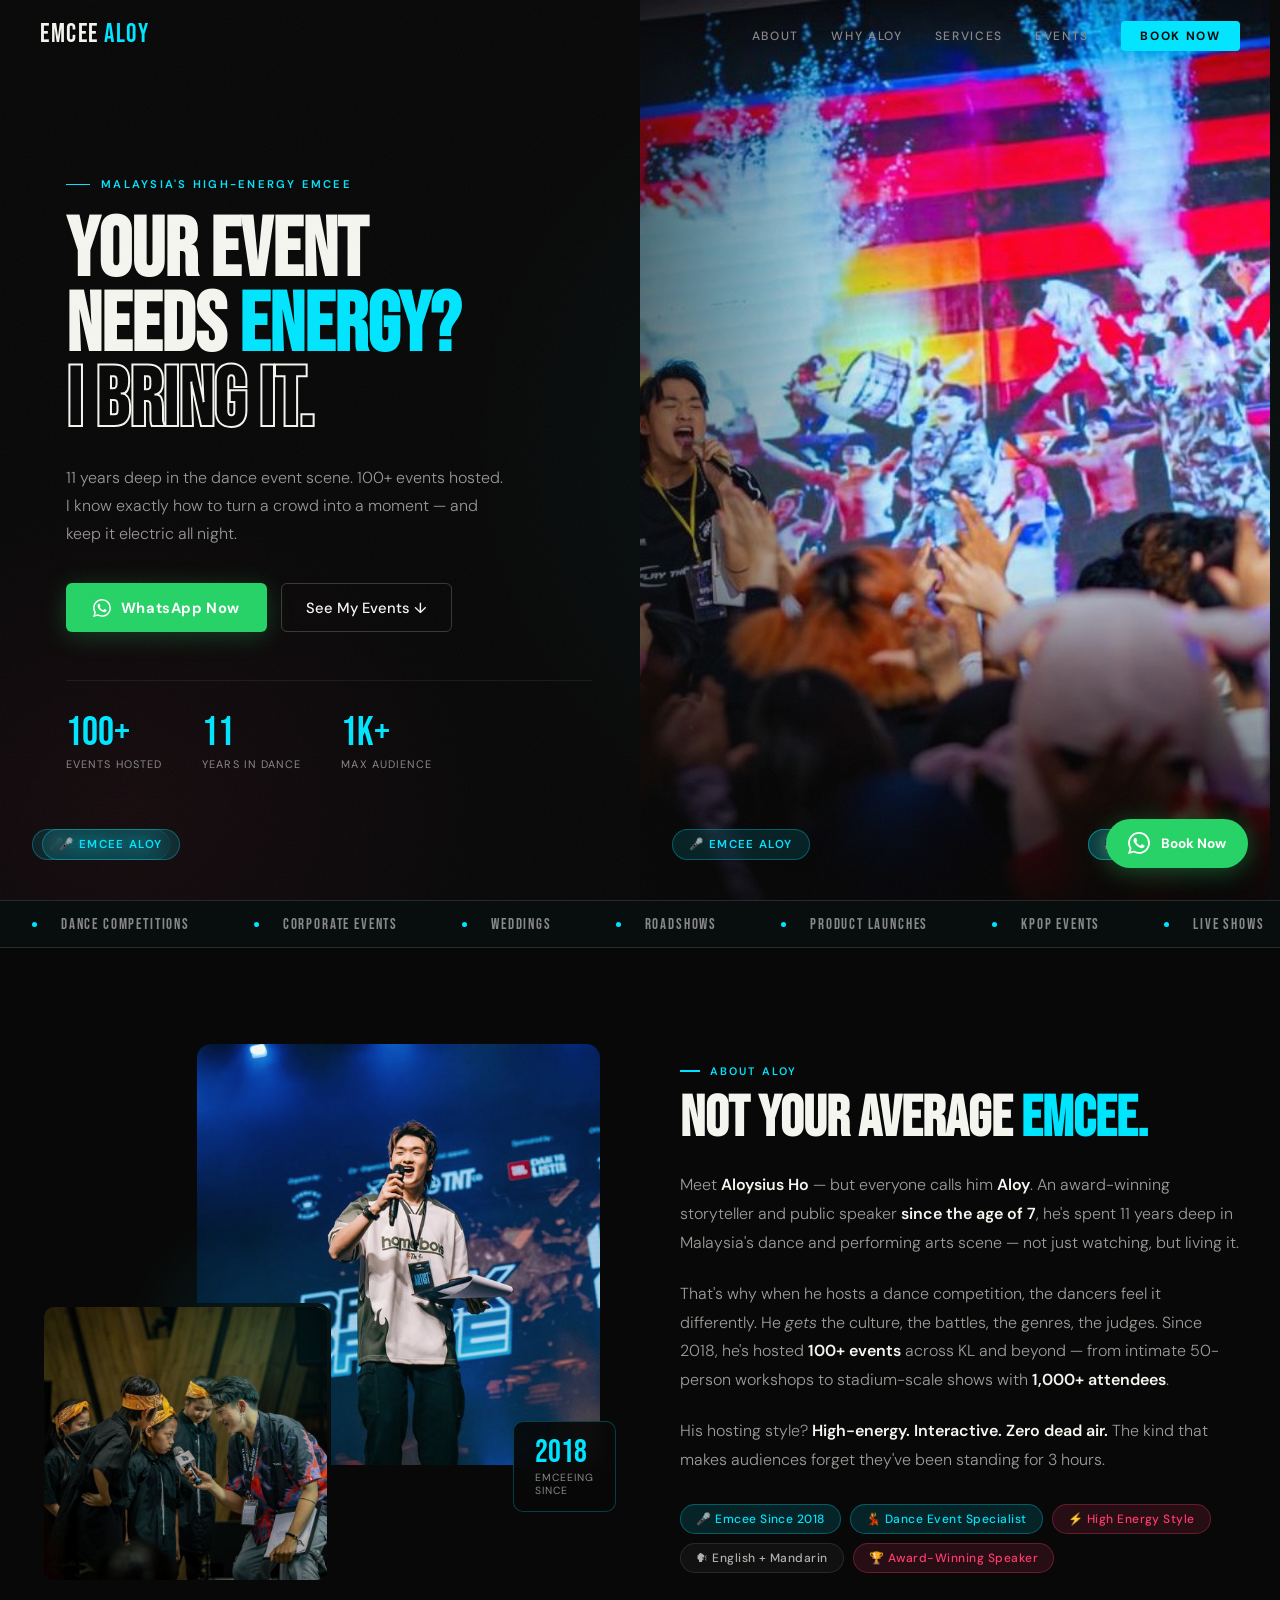
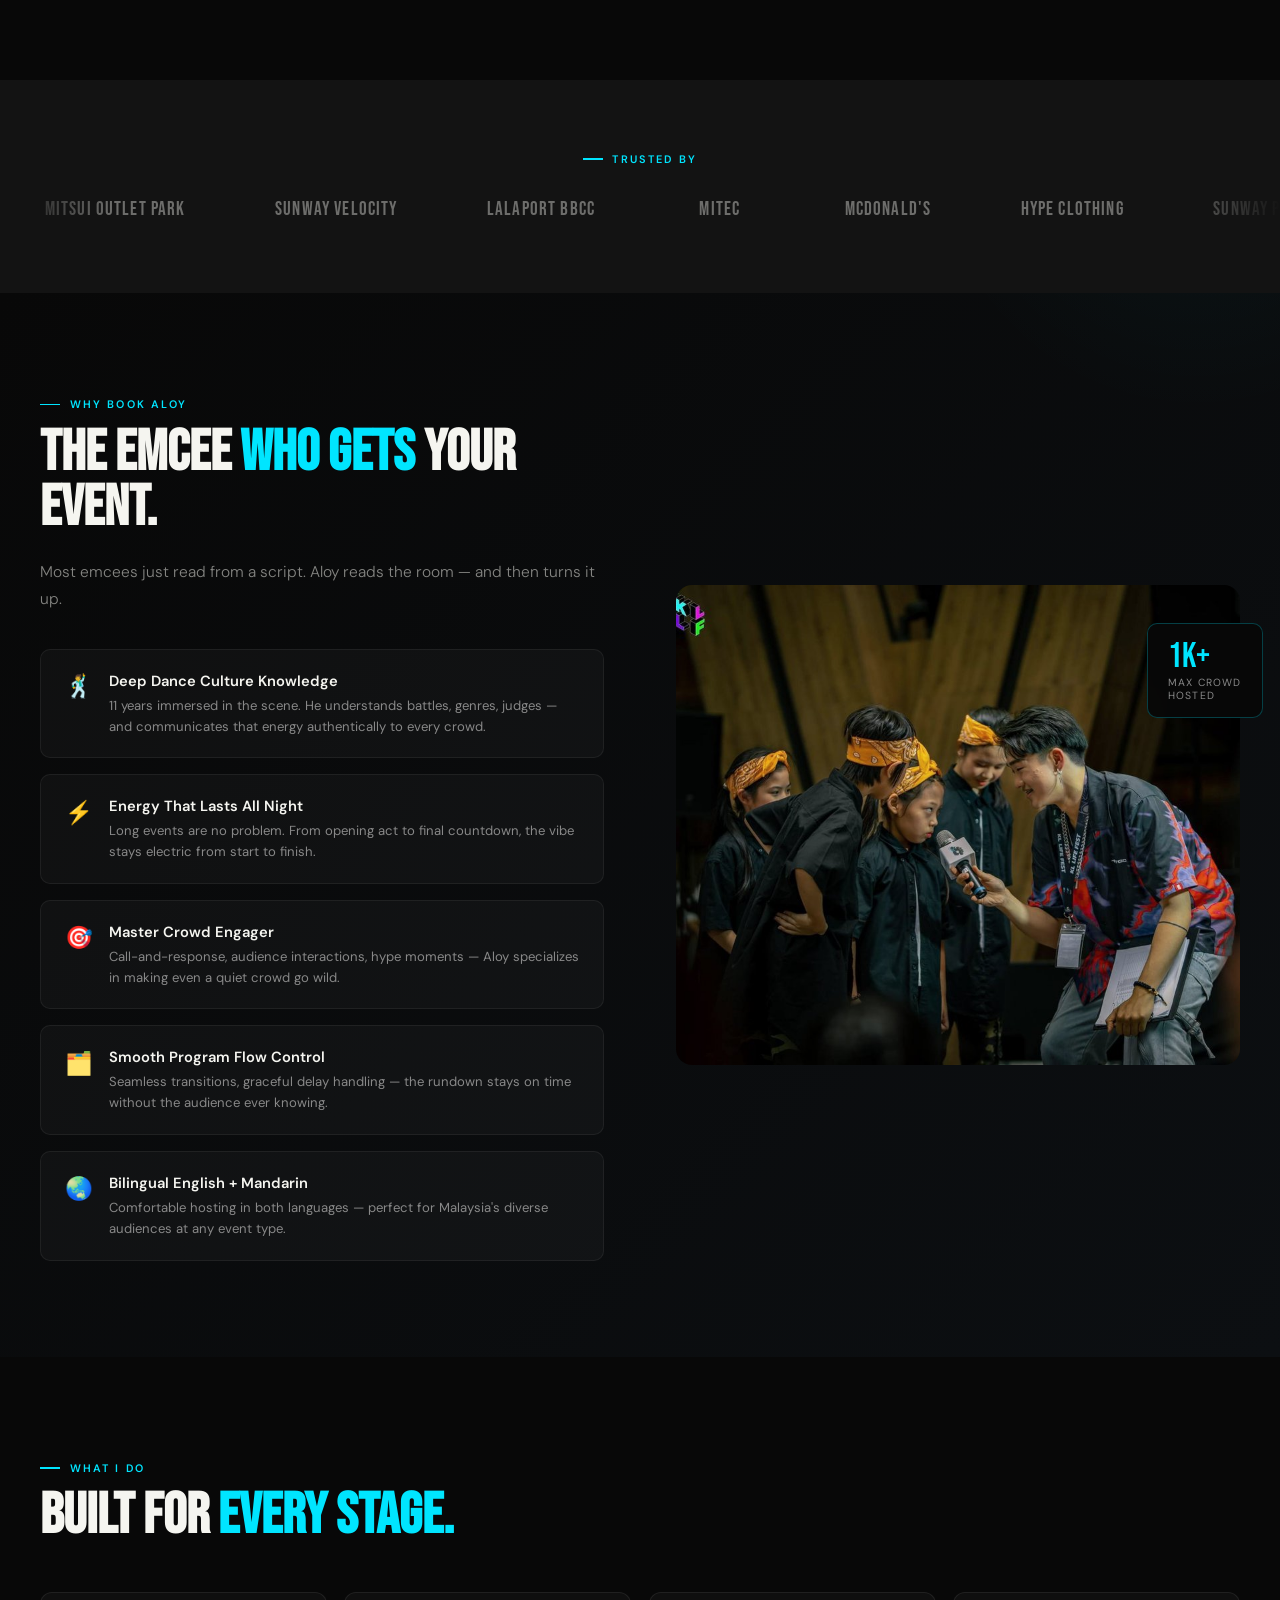
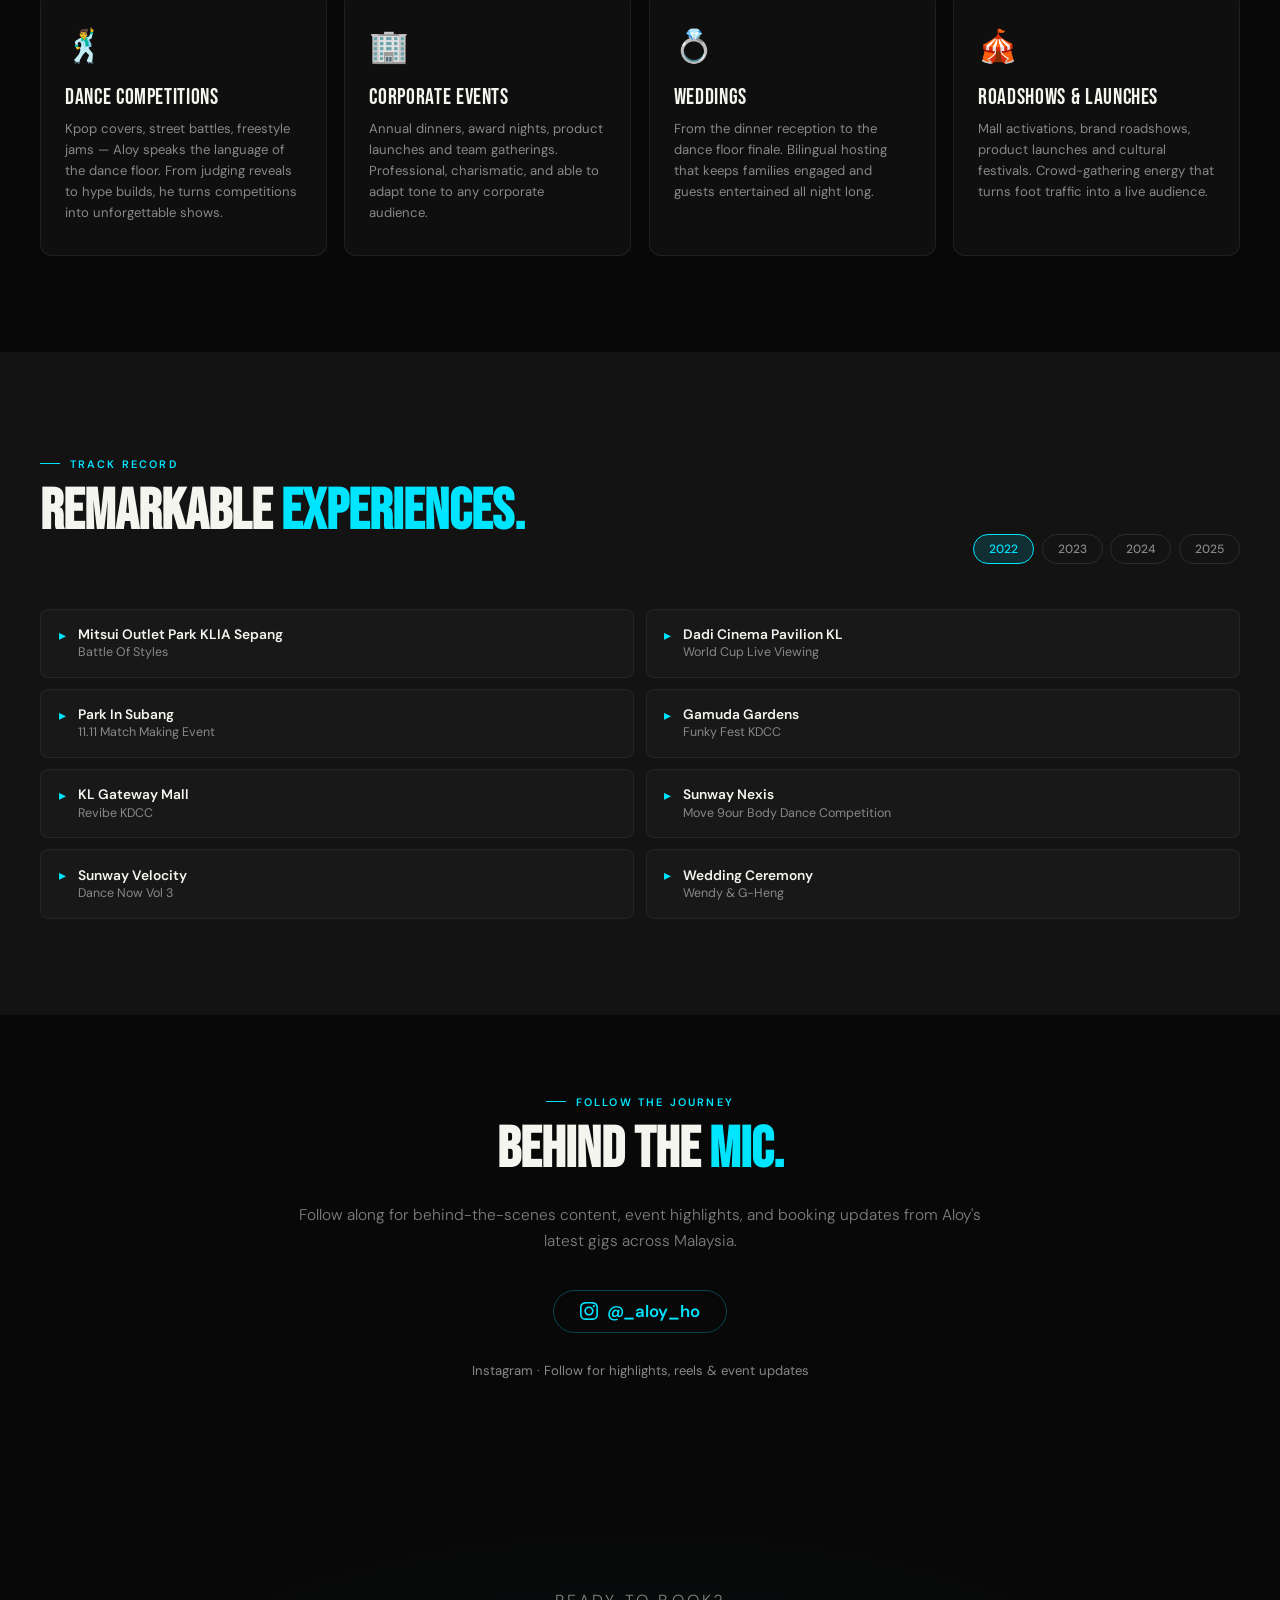
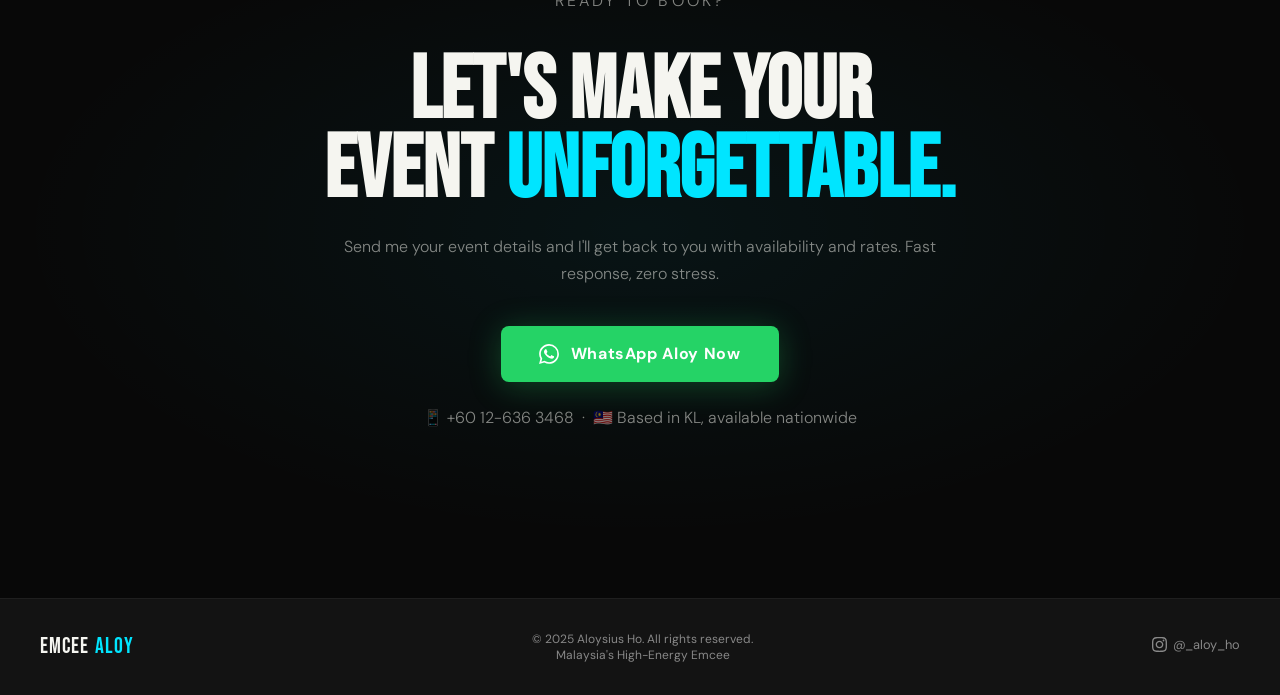
==== index.html @ a0a4aa93 "Add files via upload" ====
<!DOCTYPE html>
<html lang="en">
<head>
<meta charset="UTF-8">
<meta name="viewport" content="width=device-width, initial-scale=1.0">
<title>Emcee Aloy — Aloysius Ho | Malaysia's High-Energy Emcee</title>
<meta name="description" content="Freelance emcee specializing in dance events, corporate events & live shows. 100+ events hosted across Malaysia. Book Aloysius Ho (Aloy) now.">
<link rel="preconnect" href="https://fonts.googleapis.com">
<link rel="preconnect" href="https://fonts.gstatic.com" crossorigin>
<link href="https://fonts.googleapis.com/css2?family=Bebas+Neue&family=DM+Sans:ital,opsz,wght@0,9..40,300;0,9..40,400;0,9..40,500;0,9..40,700;1,9..40,400&display=swap" rel="stylesheet">
<style>
:root {
  --black:#080808; --white:#f5f5f0; --electric:#00e5ff;
  --electric-dim:rgba(0,229,255,.13); --electric-glow:rgba(0,229,255,.4);
  --accent2:#ff3c6e; --accent2-dim:rgba(255,60,110,.13);
  --grey:#131313; --mid-grey:#2a2a2a; --text-muted:#888;
  --font-d:"Bebas Neue",sans-serif; --font-b:"DM Sans",sans-serif;
  --wa:#25D366; --tr:.35s cubic-bezier(.4,0,.2,1);
}
*,*::before,*::after{box-sizing:border-box;margin:0;padding:0}
html{scroll-behavior:smooth;font-size:16px}
body{background:var(--black);color:var(--white);font-family:var(--font-b);overflow-x:hidden}
img{max-width:100%;display:block}
a{color:inherit;text-decoration:none}

/* NOISE */
body::before{content:"";position:fixed;inset:0;background-image:url("data:image/svg+xml,%3Csvg xmlns='http://www.w3.org/2000/svg' width='300' height='300'%3E%3Cfilter id='n'%3E%3CfeTurbulence type='fractalNoise' baseFrequency='.65' numOctaves='3' stitchTiles='stitch'/%3E%3C/filter%3E%3Crect width='300' height='300' filter='url(%23n)' opacity='.035'/%3E%3C/svg%3E");pointer-events:none;z-index:9999}

/* NAV */
nav{position:fixed;top:0;left:0;right:0;z-index:100;padding:1.2rem 2.5rem;display:flex;align-items:center;justify-content:space-between;transition:var(--tr)}
nav.scrolled{background:rgba(8,8,8,.96);backdrop-filter:blur(14px);border-bottom:1px solid rgba(0,229,255,.08)}
.nav-logo{font-family:var(--font-d);font-size:1.6rem;letter-spacing:.06em}
.nav-logo span{color:var(--electric)}
.nav-links{display:flex;gap:2rem;list-style:none}
.nav-links a{font-size:.75rem;letter-spacing:.14em;text-transform:uppercase;font-weight:500;color:var(--text-muted);transition:color var(--tr)}
.nav-links a:hover{color:var(--electric)}
.nav-cta{background:var(--electric)!important;color:var(--black)!important;padding:.45rem 1.2rem;border-radius:4px;font-weight:700!important;transition:all var(--tr)!important}
.nav-cta:hover{background:#fff!important;box-shadow:0 0 20px var(--electric-glow)}
.hamburger{display:none;flex-direction:column;gap:5px;cursor:pointer;padding:4px;z-index:101}
.hamburger span{display:block;width:24px;height:2px;background:var(--white);transition:var(--tr)}

/* ===================== HERO ===================== */
#hero{min-height:100svh;display:flex;align-items:center;overflow:hidden;position:relative;padding:0}
.hero-bg{position:absolute;inset:0;background:radial-gradient(ellipse 55% 70% at 75% 50%,rgba(0,229,255,.07) 0%,transparent 70%),radial-gradient(ellipse 40% 50% at 10% 90%,rgba(255,60,110,.06) 0%,transparent 70%),var(--black)}
.hero-bg::after{content:"";position:absolute;inset:0;background:repeating-linear-gradient(0deg,transparent,transparent 2px,rgba(0,0,0,.04) 2px,rgba(0,0,0,.04) 4px);pointer-events:none}

.hero-inner{position:relative;z-index:2;max-width:1260px;margin:0 auto;width:100%;display:grid;grid-template-columns:1fr 1fr;min-height:100svh;align-items:stretch}

/* LEFT PANEL */
.hero-left{display:flex;flex-direction:column;justify-content:center;padding:7rem 3rem 4rem 3.5rem;gap:0}
.hero-eyebrow{display:inline-flex;align-items:center;gap:.7rem;font-size:.7rem;letter-spacing:.2em;text-transform:uppercase;color:var(--electric);font-weight:600;margin-bottom:1.4rem}
.hero-eyebrow::before{content:"";width:24px;height:1.5px;background:var(--electric)}
.hero-headline{font-family:var(--font-d);font-size:clamp(3.8rem,6.5vw,6rem);line-height:.9;text-transform:uppercase;margin-bottom:1.6rem}
.hero-headline .accent{color:var(--electric)}
.hero-headline .stroke{-webkit-text-stroke:2px var(--white);color:transparent}
.hero-sub{font-size:1rem;color:rgba(245,245,240,.6);line-height:1.75;max-width:440px;margin-bottom:2.2rem;font-weight:300}
.hero-ctas{display:flex;gap:.9rem;flex-wrap:wrap;margin-bottom:3rem}
.btn-wa{display:inline-flex;align-items:center;gap:.6rem;background:var(--wa);color:#fff;padding:.85rem 1.7rem;border-radius:6px;font-weight:700;font-size:.92rem;letter-spacing:.04em;transition:all var(--tr);box-shadow:0 4px 24px rgba(37,211,102,.25)}
.btn-wa:hover{transform:translateY(-2px);box-shadow:0 8px 32px rgba(37,211,102,.45)}
.btn-ghost{display:inline-flex;align-items:center;gap:.5rem;border:1.5px solid rgba(245,245,240,.2);color:var(--white);padding:.85rem 1.5rem;border-radius:6px;font-weight:500;font-size:.92rem;transition:all var(--tr)}
.btn-ghost:hover{border-color:var(--electric);color:var(--electric)}
.hero-stats{display:flex;gap:2.5rem;padding-top:2rem;border-top:1px solid rgba(255,255,255,.07)}
.stat-num{font-family:var(--font-d);font-size:2.5rem;color:var(--electric);line-height:1}
.stat-label{font-size:.68rem;text-transform:uppercase;letter-spacing:.1em;color:var(--text-muted);margin-top:.2rem}

/* RIGHT PANEL — photo card */
.hero-right{position:relative;display:flex;align-items:flex-end;overflow:hidden;background:var(--grey)}
.hero-photo{width:100%;height:100%;object-fit:cover;object-position:center center;display:block}
.hero-photo-overlay{position:absolute;inset:0;background:linear-gradient(to right,rgba(8,8,8,.55) 0%,transparent 40%),linear-gradient(to top,rgba(8,8,8,.7) 0%,transparent 40%)}
.hero-tag-strip{position:absolute;bottom:2.5rem;left:2rem;right:2rem;display:flex;align-items:center;justify-content:space-between;gap:1rem;flex-wrap:wrap}
.hero-tag-pill{background:rgba(0,229,255,.12);border:1px solid rgba(0,229,255,.3);color:var(--electric);padding:.45rem 1rem;border-radius:100px;font-size:.72rem;letter-spacing:.12em;text-transform:uppercase;font-weight:600;backdrop-filter:blur(8px)}
.hero-name-stamp{font-family:var(--font-d);font-size:3rem;line-height:.9;color:rgba(255,255,255,.08);pointer-events:none;position:absolute;top:50%;left:50%;transform:translate(-50%,-50%);white-space:nowrap;letter-spacing:.1em}

/* TICKER */
.ticker-wrap{overflow:hidden;border-top:1px solid var(--mid-grey);border-bottom:1px solid var(--mid-grey);padding:.85rem 0;background:rgba(0,229,255,.025)}
.ticker-track{display:flex;width:max-content;animation:ticker 28s linear infinite}
.ticker-item{display:inline-flex;align-items:center;gap:1.5rem;padding:0 2rem;font-family:var(--font-d);font-size:.95rem;letter-spacing:.12em;color:var(--text-muted);white-space:nowrap}
.ticker-item .dot{width:5px;height:5px;border-radius:50%;background:var(--electric);flex-shrink:0}
@keyframes ticker{0%{transform:translateX(0)}100%{transform:translateX(-50%)}}

/* COMMON SECTION */
section{padding:6rem 2.5rem}
.container{max-width:1200px;margin:0 auto;width:100%}
.section-label{display:inline-flex;align-items:center;gap:.6rem;font-size:.68rem;letter-spacing:.2em;text-transform:uppercase;color:var(--electric);font-weight:600;margin-bottom:.9rem}
.section-label::before{content:"";width:20px;height:1.5px;background:var(--electric)}
h2.st{font-family:var(--font-d);font-size:clamp(2.6rem,4.5vw,3.8rem);line-height:.95;text-transform:uppercase;margin-bottom:1.5rem}
h2.st span{color:var(--electric)}

/* FADE-IN */
.fi{opacity:0;transform:translateY(28px);transition:opacity .7s ease,transform .7s ease}
.fi.vis{opacity:1;transform:translateY(0)}

/* ===================== ABOUT ===================== */
#about{background:var(--black)}
.about-grid{display:grid;grid-template-columns:1fr 1fr;gap:5rem;align-items:center}

/* Photo composition */
.about-photos{position:relative;height:540px}
.ap-main{position:absolute;right:0;top:0;width:72%;height:78%;object-fit:cover;border-radius:14px;filter:grayscale(15%)}
.ap-accent{position:absolute;left:0;bottom:0;width:52%;height:52%;object-fit:cover;border-radius:14px;border:4px solid var(--black);filter:grayscale(10%)}
.ap-glow{position:absolute;bottom:20%;left:15%;width:50%;height:50%;background:radial-gradient(circle,rgba(0,229,255,.1) 0%,transparent 70%);pointer-events:none}
.ap-label{position:absolute;bottom:4.5rem;right:-1rem;background:rgba(8,8,8,.9);border:1px solid rgba(0,229,255,.25);backdrop-filter:blur(10px);padding:.9rem 1.3rem;border-radius:10px}
.ap-label .num{font-family:var(--font-d);font-size:2rem;color:var(--electric);line-height:1}
.ap-label .lbl{font-size:.65rem;text-transform:uppercase;letter-spacing:.1em;color:var(--text-muted);margin-top:.15rem}

.about-content p{color:rgba(245,245,240,.62);line-height:1.8;font-size:1rem;margin-bottom:1.4rem;font-weight:300}
.about-content p strong{color:var(--white);font-weight:600}
.pills{display:flex;flex-wrap:wrap;gap:.55rem;margin-top:1.8rem}
.pill{padding:.38rem .95rem;border-radius:100px;font-size:.75rem;font-weight:500;letter-spacing:.04em}
.pe{background:var(--electric-dim);border:1px solid rgba(0,229,255,.3);color:var(--electric)}
.pr{background:var(--accent2-dim);border:1px solid rgba(255,60,110,.3);color:var(--accent2)}
.pg{background:rgba(255,255,255,.04);border:1px solid rgba(255,255,255,.1);color:rgba(245,245,240,.7)}

/* CLIENTS */
#clients{padding:4.5rem 0;background:var(--grey);overflow:hidden}
#clients .inner-pad{padding:0 2.5rem;margin-bottom:2rem}
.logo-ticker-wrap{overflow:hidden;position:relative}
.logo-ticker-wrap::before,.logo-ticker-wrap::after{content:"";position:absolute;top:0;bottom:0;width:7rem;z-index:2;pointer-events:none}
.logo-ticker-wrap::before{left:0;background:linear-gradient(to right,var(--grey),transparent)}
.logo-ticker-wrap::after{right:0;background:linear-gradient(to left,var(--grey),transparent)}
.logo-track{display:flex;width:max-content;animation:ticker 35s linear infinite}
.logo-item{display:flex;align-items:center;justify-content:center;padding:0 2.8rem;min-width:160px;opacity:.4;transition:opacity var(--tr)}
.logo-item:hover{opacity:1}
.logo-text{font-family:var(--font-d);font-size:1.2rem;letter-spacing:.06em;color:var(--white);white-space:nowrap}

/* WHY */
#why{background:linear-gradient(135deg,#080808 0%,#0c0f12 100%);position:relative;overflow:hidden}
#why::before{content:"";position:absolute;top:-40%;right:-15%;width:550px;height:550px;background:radial-gradient(circle,rgba(0,229,255,.045) 0%,transparent 70%);pointer-events:none}
.why-grid{display:grid;grid-template-columns:1fr 1fr;gap:4.5rem;align-items:center}
.why-list{list-style:none;display:flex;flex-direction:column;gap:1rem}
.wi{display:flex;align-items:flex-start;gap:1rem;padding:1.3rem 1.5rem;background:rgba(255,255,255,.03);border:1px solid rgba(255,255,255,.06);border-radius:10px;transition:all var(--tr);opacity:0;transform:translateX(-18px)}
.wi.vis{opacity:1;transform:translateX(0)}
.wi:hover{border-color:rgba(0,229,255,.22);background:rgba(0,229,255,.04)}
.wi-icon{font-size:1.4rem;flex-shrink:0;margin-top:.1rem}
.wi h4{font-size:.92rem;font-weight:600;margin-bottom:.25rem}
.wi p{font-size:.82rem;color:var(--text-muted);line-height:1.6}
.why-visual{position:relative;height:480px}
.why-img{width:100%;height:100%;object-fit:cover;border-radius:16px;filter:grayscale(10%)}
.why-fc{position:absolute;top:8%;right:-4%;background:rgba(8,8,8,.95);border:1px solid rgba(0,229,255,.25);padding:.9rem 1.3rem;border-radius:10px;backdrop-filter:blur(10px)}
.why-fc .num{font-family:var(--font-d);font-size:2.2rem;color:var(--electric);line-height:1}
.why-fc .lbl{font-size:.65rem;text-transform:uppercase;letter-spacing:.1em;color:var(--text-muted);margin-top:.15rem}

/* SERVICES */
#services{background:var(--black)}
.svc-grid{display:grid;grid-template-columns:repeat(4,1fr);gap:1.1rem;margin-top:3rem}
.svc{background:rgba(255,255,255,.03);border:1px solid rgba(255,255,255,.07);border-radius:12px;padding:2rem 1.5rem;transition:all var(--tr);opacity:0;transform:translateY(18px)}
.svc.vis{opacity:1;transform:translateY(0)}
.svc:hover{border-color:var(--electric);background:var(--electric-dim);transform:translateY(-4px)}
.svc:hover .svc-icon{color:var(--electric)}
.svc-icon{font-size:2rem;margin-bottom:1.1rem;transition:color var(--tr)}
.svc-title{font-family:var(--font-d);font-size:1.35rem;text-transform:uppercase;margin-bottom:.55rem;letter-spacing:.03em}
.svc p{font-size:.82rem;color:var(--text-muted);line-height:1.6}

/* EVENTS */
#events{background:var(--grey)}
.events-hd{display:flex;justify-content:space-between;align-items:flex-end;margin-bottom:2.8rem;gap:2rem;flex-wrap:wrap}
.year-tabs{display:flex;gap:.45rem;flex-wrap:wrap}
.yt{background:none;border:1px solid rgba(255,255,255,.1);color:var(--text-muted);padding:.38rem .95rem;border-radius:100px;font-size:.75rem;font-weight:500;cursor:pointer;transition:all var(--tr);font-family:var(--font-b)}
.yt.active,.yt:hover{background:var(--electric-dim);border-color:var(--electric);color:var(--electric)}
.events-list{display:none}
.events-list.active{display:grid;grid-template-columns:1fr 1fr;gap:.7rem}
.ev{display:flex;align-items:flex-start;gap:.75rem;padding:.95rem 1.1rem;border-radius:8px;background:rgba(255,255,255,.025);border:1px solid rgba(255,255,255,.05);transition:all var(--tr);font-size:.86rem;line-height:1.4}
.ev:hover{background:rgba(0,229,255,.04);border-color:rgba(0,229,255,.18)}
.ev::before{content:"▸";color:var(--electric);flex-shrink:0;margin-top:.05rem}
.ev-venue{font-weight:600;color:var(--white)}
.ev-name{color:var(--text-muted);font-size:.78rem}

/* INSTAGRAM */
#instagram{background:var(--black);text-align:center;padding:5rem 2.5rem}
.ig-handle{display:inline-flex;align-items:center;gap:.6rem;font-size:1.05rem;font-weight:600;color:var(--electric);border:1.5px solid rgba(0,229,255,.28);padding:.6rem 1.6rem;border-radius:100px;transition:all var(--tr);margin-top:1rem}
.ig-handle:hover{background:var(--electric-dim);transform:translateY(-2px)}
.ig-note{margin-top:1.8rem;font-size:.82rem;color:var(--text-muted)}

/* CTA */
#cta{position:relative;padding:8rem 2.5rem;text-align:center;overflow:hidden;background:var(--black)}
#cta::before{content:"";position:absolute;inset:0;background:radial-gradient(ellipse 70% 60% at 50% 50%,rgba(0,229,255,.055) 0%,transparent 70%)}
.cta-inner{position:relative;z-index:2;max-width:660px;margin:0 auto}
.cta-eye{font-size:.72rem;letter-spacing:.2em;text-transform:uppercase;color:var(--electric);font-weight:600;margin-bottom:1.1rem}
#cta h2{font-family:var(--font-d);font-size:clamp(3rem,7vw,5.5rem);text-transform:uppercase;line-height:.9;margin-bottom:1.4rem}
#cta h2 span{color:var(--electric)}
#cta p{color:rgba(245,245,240,.52);font-size:1rem;line-height:1.7;font-weight:300;margin-bottom:2.4rem}
.cta-btns{display:flex;gap:1rem;justify-content:center;flex-wrap:wrap}
.btn-wa-lg{display:inline-flex;align-items:center;gap:.7rem;background:var(--wa);color:#fff;padding:1.1rem 2.4rem;border-radius:8px;font-weight:700;font-size:1rem;letter-spacing:.04em;transition:all var(--tr);box-shadow:0 4px 32px rgba(37,211,102,.28)}
.btn-wa-lg:hover{transform:translateY(-3px);box-shadow:0 8px 40px rgba(37,211,102,.5)}
.cta-sub{margin-top:1.4rem;font-size:.75rem;color:var(--text-muted)}

/* FOOTER */
footer{background:var(--grey);padding:2rem 2.5rem;border-top:1px solid rgba(255,255,255,.05);display:flex;align-items:center;justify-content:space-between;gap:1.5rem;flex-wrap:wrap}
.footer-logo{font-family:var(--font-d);font-size:1.4rem;letter-spacing:.05em}
.footer-logo span{color:var(--electric)}
.footer-copy{font-size:.75rem;color:var(--text-muted);text-align:center}
.footer-ig a{display:inline-flex;align-items:center;gap:.4rem;font-size:.8rem;color:var(--text-muted);transition:color var(--tr)}
.footer-ig a:hover{color:var(--electric)}

/* FLOATING WA */
.wa-float{position:fixed;bottom:2rem;right:2rem;z-index:200;display:flex;align-items:center;gap:.65rem;background:var(--wa);color:#fff;padding:.85rem 1.4rem;border-radius:50px;font-weight:700;font-size:.85rem;box-shadow:0 4px 24px rgba(37,211,102,.35);transition:all var(--tr);animation:wa-pulse 2.5s ease-in-out infinite}
.wa-float:hover{transform:scale(1.05) translateY(-2px);box-shadow:0 8px 32px rgba(37,211,102,.55);animation:none}
@keyframes wa-pulse{0%,100%{box-shadow:0 4px 24px rgba(37,211,102,.35)}50%{box-shadow:0 4px 36px rgba(37,211,102,.6)}}

/* MOBILE */
@media(max-width:960px){
  nav{padding:1rem 1.2rem}
  .nav-links{display:none}
  .nav-links.open{display:flex;flex-direction:column;position:fixed;top:0;left:0;right:0;bottom:0;background:rgba(8,8,8,.98);align-items:center;justify-content:center;gap:2.5rem;z-index:99}
  .nav-links.open a{font-size:1.2rem}
  .hamburger{display:flex}
  .hero-inner{grid-template-columns:1fr;min-height:auto}
  .hero-right{height:60vw;min-height:300px}
  .hero-left{padding:6rem 1.5rem 3rem}
  .hero-stats{gap:1.5rem}
  .about-grid{grid-template-columns:1fr;gap:3rem}
  .about-photos{height:300px}
  .why-grid{grid-template-columns:1fr}
  .why-visual{display:none}
  .svc-grid{grid-template-columns:1fr 1fr}
  .events-list.active{grid-template-columns:1fr}
  .wa-float .wa-text{display:none}
  .wa-float{padding:.9rem;border-radius:50%}
  footer{flex-direction:column;text-align:center}
  section{padding:4rem 1.2rem}
}
@media(max-width:580px){
  .svc-grid{grid-template-columns:1fr}
  .events-hd{flex-direction:column;align-items:flex-start}
  .hero-stats{flex-wrap:wrap;gap:1.2rem}
}
</style>
</head>
<body>

<!-- NAV -->
<nav id="navbar">
  <div class="nav-logo">EMCEE <span>ALOY</span></div>
  <ul class="nav-links" id="navLinks">
    <li><a href="#about">About</a></li>
    <li><a href="#why">Why Aloy</a></li>
    <li><a href="#services">Services</a></li>
    <li><a href="#events">Events</a></li>
    <li><a href="#cta" class="nav-cta">Book Now</a></li>
  </ul>
  <div class="hamburger" id="hamburger" onclick="toggleMenu()">
    <span></span><span></span><span></span>
  </div>
</nav>

<!-- ==================== HERO ==================== -->
<section id="hero">
  <div class="hero-bg"></div>
  <div class="hero-inner">

    <!-- LEFT: copy -->
    <div class="hero-left">
      <div class="hero-eyebrow">Malaysia's High-Energy Emcee</div>
      <h1 class="hero-headline">
        Your Event<br>Needs <span class="accent">Energy?</span><br>
        <span class="stroke">I Bring It.</span>
      </h1>
      <p class="hero-sub">11 years deep in the dance event scene. 100+ events hosted. I know exactly how to turn a crowd into a moment — and keep it electric all night.</p>
      <div class="hero-ctas">
        <a href="https://wa.me/60126363468?text=Hi%2C%20I%20would%20like%20to%20know%20more%20about%20your%20emcee%20rates.%20Here%20are%20my%20event%20details%3A%20Venue%3A%20%5B%5D%2C%20Date%20%26%20Time%3A%20%5B%5D%2C%20Type%20of%20event%3A%20%5B%5D%2C%20Duration%3A%20%5B%5D" target="_blank" class="btn-wa">
          <svg width="18" height="18" viewBox="0 0 24 24" fill="white"><path d="M17.472 14.382c-.297-.149-1.758-.867-2.03-.967-.273-.099-.471-.148-.67.15-.197.297-.767.966-.94 1.164-.173.199-.347.223-.644.075-.297-.15-1.255-.463-2.39-1.475-.883-.788-1.48-1.761-1.653-2.059-.173-.297-.018-.458.13-.606.134-.133.298-.347.446-.52.149-.174.198-.298.298-.497.099-.198.05-.371-.025-.52-.075-.149-.669-1.612-.916-2.207-.242-.579-.487-.5-.669-.51-.173-.008-.371-.01-.57-.01-.198 0-.52.074-.792.372-.272.297-1.04 1.016-1.04 2.479 0 1.462 1.065 2.875 1.213 3.074.149.198 2.096 3.2 5.077 4.487.709.306 1.262.489 1.694.625.712.227 1.36.195 1.871.118.571-.085 1.758-.719 2.006-1.413.248-.694.248-1.289.173-1.413-.074-.124-.272-.198-.57-.347m-5.421 7.403h-.004a9.87 9.87 0 01-5.031-1.378l-.361-.214-3.741.982.998-3.648-.235-.374a9.86 9.86 0 01-1.51-5.26c.001-5.45 4.436-9.884 9.888-9.884 2.64 0 5.122 1.03 6.988 2.898a9.825 9.825 0 012.893 6.994c-.003 5.45-4.437 9.884-9.885 9.884m8.413-18.297A11.815 11.815 0 0012.05 0C5.495 0 .16 5.335.157 11.892c0 2.096.547 4.142 1.588 5.945L.057 24l6.305-1.654a11.882 11.882 0 005.683 1.448h.005c6.554 0 11.89-5.335 11.893-11.893a11.821 11.821 0 00-3.48-8.413z"/></svg>
          WhatsApp Now
        </a>
        <a href="#events" class="btn-ghost">See My Events ↓</a>
      </div>
      <div class="hero-stats">
        <div><div class="stat-num">100+</div><div class="stat-label">Events Hosted</div></div>
        <div><div class="stat-num">11</div><div class="stat-label">Years in Dance</div></div>
        <div><div class="stat-num">1K+</div><div class="stat-label">Max Audience</div></div>
      </div>
    </div>

    <!-- RIGHT: photo -->
    <div class="hero-right">
      <img src="[data-uri]" alt="Emcee Aloy on stage at Kpop Dance Competition" class="hero-photo">
      <div class="hero-photo-overlay"></div>
      <div class="hero-tag-strip">
        <span class="hero-tag-pill">🎤 Emcee Aloy</span>
        <span class="hero-tag-pill">🇲🇾 KL · Malaysia</span>
      </div>
    </div>

      <div class="hero-tag-strip" style="z-index:4">
        <span class="hero-tag-pill">🎤 Emcee Aloy</span>
        <span class="hero-tag-pill">🇲🇾 KL · Malaysia</span>
      </div>
    </div>
      <div class="hero-tag-strip">
        <span class="hero-tag-pill">🎤 Emcee Aloy</span>
        <span class="hero-tag-pill">🇲🇾 KL · Malaysia</span>
      </div>
    </div>

  </div>
</section>

<!-- TICKER -->
<div class="ticker-wrap">
  <div class="ticker-track">
    <span class="ticker-item"><span class="dot"></span>DANCE COMPETITIONS</span>
    <span class="ticker-item"><span class="dot"></span>CORPORATE EVENTS</span>
    <span class="ticker-item"><span class="dot"></span>WEDDINGS</span>
    <span class="ticker-item"><span class="dot"></span>ROADSHOWS</span>
    <span class="ticker-item"><span class="dot"></span>PRODUCT LAUNCHES</span>
    <span class="ticker-item"><span class="dot"></span>KPOP EVENTS</span>
    <span class="ticker-item"><span class="dot"></span>LIVE SHOWS</span>
    <span class="ticker-item"><span class="dot"></span>COUNTDOWN EVENTS</span>
    <span class="ticker-item"><span class="dot"></span>DANCE COMPETITIONS</span>
    <span class="ticker-item"><span class="dot"></span>CORPORATE EVENTS</span>
    <span class="ticker-item"><span class="dot"></span>WEDDINGS</span>
    <span class="ticker-item"><span class="dot"></span>ROADSHOWS</span>
    <span class="ticker-item"><span class="dot"></span>PRODUCT LAUNCHES</span>
    <span class="ticker-item"><span class="dot"></span>KPOP EVENTS</span>
    <span class="ticker-item"><span class="dot"></span>LIVE SHOWS</span>
    <span class="ticker-item"><span class="dot"></span>COUNTDOWN EVENTS</span>
  </div>
</div>

<!-- ==================== ABOUT ==================== -->
<section id="about">
  <div class="container">
    <div class="about-grid">
      <div class="about-photos fi">
        <img src="[data-uri]" alt="Emcee Aloy at Kpop Dance Competition on stage" class="ap-main">
        <img src="[data-uri]" alt="Emcee Aloy interviewing young dancers at KL Life Fest" class="ap-accent">
        <div class="ap-glow"></div>
        <div class="ap-label">
          <div class="num">2018</div>
          <div class="lbl">Emceeing<br>Since</div>
        </div>
      </div>
      <div class="about-content fi">
        <span class="section-label">About Aloy</span>
        <h2 class="st">Not Your Average <span>Emcee.</span></h2>
        <p>Meet <strong>Aloysius Ho</strong> — but everyone calls him <strong>Aloy</strong>. An award-winning storyteller and public speaker <strong>since the age of 7</strong>, he's spent 11 years deep in Malaysia's dance and performing arts scene — not just watching, but living it.</p>
        <p>That's why when he hosts a dance competition, the dancers feel it differently. He <em>gets</em> the culture, the battles, the genres, the judges. Since 2018, he's hosted <strong>100+ events</strong> across KL and beyond — from intimate 50-person workshops to stadium-scale shows with <strong>1,000+ attendees</strong>.</p>
        <p>His hosting style? <strong>High-energy. Interactive. Zero dead air.</strong> The kind that makes audiences forget they've been standing for 3 hours.</p>
        <div class="pills">
          <span class="pill pe">🎤 Emcee Since 2018</span>
          <span class="pill pe">💃 Dance Event Specialist</span>
          <span class="pill pr">⚡ High Energy Style</span>
          <span class="pill pg">🗣 English + Mandarin</span>
          <span class="pill pr">🏆 Award-Winning Speaker</span>
        </div>
      </div>
    </div>
  </div>
</section>

<!-- ==================== CLIENTS ==================== -->
<div id="clients">
  <div class="inner-pad">
    <span class="section-label" style="justify-content:center;display:flex">Trusted By</span>
  </div>
  <div class="logo-ticker-wrap">
    <div class="logo-track">
      <div class="logo-item"><span class="logo-text">MITSUI OUTLET PARK</span></div>
      <div class="logo-item"><span class="logo-text">SUNWAY VELOCITY</span></div>
      <div class="logo-item"><span class="logo-text">LALAPORT BBCC</span></div>
      <div class="logo-item"><span class="logo-text">MITEC</span></div>
      <div class="logo-item"><span class="logo-text">McDONALD'S</span></div>
      <div class="logo-item"><span class="logo-text">HYPE CLOTHING</span></div>
      <div class="logo-item"><span class="logo-text">SUNWAY PYRAMID</span></div>
      <div class="logo-item"><span class="logo-text">PAVILION KL</span></div>
      <div class="logo-item"><span class="logo-text">GAMUDA GARDENS</span></div>
      <div class="logo-item"><span class="logo-text">1 UTAMA</span></div>
      <div class="logo-item"><span class="logo-text">MID VALLEY</span></div>
      <div class="logo-item"><span class="logo-text">SCHWARZKOPF</span></div>
      <div class="logo-item"><span class="logo-text">MITSUI OUTLET PARK</span></div>
      <div class="logo-item"><span class="logo-text">SUNWAY VELOCITY</span></div>
      <div class="logo-item"><span class="logo-text">LALAPORT BBCC</span></div>
      <div class="logo-item"><span class="logo-text">MITEC</span></div>
      <div class="logo-item"><span class="logo-text">McDONALD'S</span></div>
      <div class="logo-item"><span class="logo-text">HYPE CLOTHING</span></div>
      <div class="logo-item"><span class="logo-text">SUNWAY PYRAMID</span></div>
      <div class="logo-item"><span class="logo-text">PAVILION KL</span></div>
      <div class="logo-item"><span class="logo-text">GAMUDA GARDENS</span></div>
      <div class="logo-item"><span class="logo-text">1 UTAMA</span></div>
      <div class="logo-item"><span class="logo-text">MID VALLEY</span></div>
      <div class="logo-item"><span class="logo-text">SCHWARZKOPF</span></div>
    </div>
  </div>
</div>

<!-- ==================== WHY ==================== -->
<section id="why">
  <div class="container">
    <div class="why-grid">
      <div>
        <span class="section-label">Why Book Aloy</span>
        <h2 class="st fi">The Emcee <span>Who Gets</span> Your Event.</h2>
        <p class="fi" style="color:rgba(245,245,240,.52);margin-bottom:2.2rem;line-height:1.75;font-size:.97rem;font-weight:300">Most emcees just read from a script. Aloy reads the room — and then turns it up.</p>
        <ul class="why-list">
          <li class="wi"><span class="wi-icon">🕺</span><div><h4>Deep Dance Culture Knowledge</h4><p>11 years immersed in the scene. He understands battles, genres, judges — and communicates that energy authentically to every crowd.</p></div></li>
          <li class="wi"><span class="wi-icon">⚡</span><div><h4>Energy That Lasts All Night</h4><p>Long events are no problem. From opening act to final countdown, the vibe stays electric from start to finish.</p></div></li>
          <li class="wi"><span class="wi-icon">🎯</span><div><h4>Master Crowd Engager</h4><p>Call-and-response, audience interactions, hype moments — Aloy specializes in making even a quiet crowd go wild.</p></div></li>
          <li class="wi"><span class="wi-icon">🗂️</span><div><h4>Smooth Program Flow Control</h4><p>Seamless transitions, graceful delay handling — the rundown stays on time without the audience ever knowing.</p></div></li>
          <li class="wi"><span class="wi-icon">🌏</span><div><h4>Bilingual English + Mandarin</h4><p>Comfortable hosting in both languages — perfect for Malaysia's diverse audiences at any event type.</p></div></li>
        </ul>
      </div>
      <div class="why-visual fi">
        <img src="[data-uri]" alt="Aloy interviewing dancers" class="why-img">
        <div class="why-fc"><div class="num">1K+</div><div class="lbl">Max Crowd<br>Hosted</div></div>
      </div>
    </div>
  </div>
</section>

<!-- ==================== SERVICES ==================== -->
<section id="services">
  <div class="container">
    <span class="section-label">What I Do</span>
    <h2 class="st fi">Built For <span>Every Stage.</span></h2>
    <div class="svc-grid">
      <div class="svc"><div class="svc-icon">🕺</div><div class="svc-title">Dance Competitions</div><p>Kpop covers, street battles, freestyle jams — Aloy speaks the language of the dance floor. From judging reveals to hype builds, he turns competitions into unforgettable shows.</p></div>
      <div class="svc"><div class="svc-icon">🏢</div><div class="svc-title">Corporate Events</div><p>Annual dinners, award nights, product launches and team gatherings. Professional, charismatic, and able to adapt tone to any corporate audience.</p></div>
      <div class="svc"><div class="svc-icon">💍</div><div class="svc-title">Weddings</div><p>From the dinner reception to the dance floor finale. Bilingual hosting that keeps families engaged and guests entertained all night long.</p></div>
      <div class="svc"><div class="svc-icon">🎪</div><div class="svc-title">Roadshows & Launches</div><p>Mall activations, brand roadshows, product launches and cultural festivals. Crowd-gathering energy that turns foot traffic into a live audience.</p></div>
    </div>
  </div>
</section>

<!-- ==================== EVENTS ==================== -->
<section id="events">
  <div class="container">
    <div class="events-hd">
      <div>
        <span class="section-label">Track Record</span>
        <h2 class="st fi">Remarkable <span>Experiences.</span></h2>
      </div>
      <div class="year-tabs">
        <button class="yt active" onclick="showYear('2022',this)">2022</button>
        <button class="yt" onclick="showYear('2023',this)">2023</button>
        <button class="yt" onclick="showYear('2024',this)">2024</button>
        <button class="yt" onclick="showYear('2025',this)">2025</button>
      </div>
    </div>
    <div class="events-list active" id="events-2022">
      <div class="ev"><div><div class="ev-venue">Mitsui Outlet Park KLIA Sepang</div><div class="ev-name">Battle Of Styles</div></div></div>
      <div class="ev"><div><div class="ev-venue">Dadi Cinema Pavilion KL</div><div class="ev-name">World Cup Live Viewing</div></div></div>
      <div class="ev"><div><div class="ev-venue">Park In Subang</div><div class="ev-name">11.11 Match Making Event</div></div></div>
      <div class="ev"><div><div class="ev-venue">Gamuda Gardens</div><div class="ev-name">Funky Fest KDCC</div></div></div>
      <div class="ev"><div><div class="ev-venue">KL Gateway Mall</div><div class="ev-name">Revibe KDCC</div></div></div>
      <div class="ev"><div><div class="ev-venue">Sunway Nexis</div><div class="ev-name">Move 9our Body Dance Competition</div></div></div>
      <div class="ev"><div><div class="ev-venue">Sunway Velocity</div><div class="ev-name">Dance Now Vol 3</div></div></div>
      <div class="ev"><div><div class="ev-venue">Wedding Ceremony</div><div class="ev-name">Wendy & G-Heng</div></div></div>
    </div>
    <div class="events-list" id="events-2023">
      <div class="ev"><div><div class="ev-venue">MITEC</div><div class="ev-name">MELOSAGA Street Dance Festival</div></div></div>
      <div class="ev"><div><div class="ev-venue">Sunway Velocity</div><div class="ev-name">Dance Now Vol 4</div></div></div>
      <div class="ev"><div><div class="ev-venue">Lalaport BBCC</div><div class="ev-name">KL Life Fest</div></div></div>
      <div class="ev"><div><div class="ev-venue">Mitsui Outlet Park KLIA Sepang</div><div class="ev-name">Raya Campaign</div></div></div>
      <div class="ev"><div><div class="ev-venue">MAEPS Serdang</div><div class="ev-name">Malaysia Autofest Dance Comp</div></div></div>
      <div class="ev"><div><div class="ev-venue">Lalaport BBCC</div><div class="ev-name">Smiley New Year's Eve Countdown</div></div></div>
      <div class="ev"><div><div class="ev-venue">HGH Convention Hall</div><div class="ev-name">ECA Cheer Championship</div></div></div>
      <div class="ev"><div><div class="ev-venue">Lalaport BBCC</div><div class="ev-name">Repz Your Style</div></div></div>
      <div class="ev"><div><div class="ev-venue">Pavilion Bukit Jalil</div><div class="ev-name">Revibe KDCC</div></div></div>
      <div class="ev"><div><div class="ev-venue">Mid Valley Convention Center</div><div class="ev-name">Dance Now Vol 5</div></div></div>
      <div class="ev"><div><div class="ev-venue">Gurney Plaza</div><div class="ev-name">K Stars 2.0 KDCC</div></div></div>
      <div class="ev"><div><div class="ev-venue">McDonald's Bukit Bintang</div><div class="ev-name">New Jeans Dance Challenge Roadshow</div></div></div>
    </div>
    <div class="events-list" id="events-2024">
      <div class="ev"><div><div class="ev-venue">Dewan Masyarakat Tawau Sabah</div><div class="ev-name">My Stage My Style</div></div></div>
      <div class="ev"><div><div class="ev-venue">1 Utama</div><div class="ev-name">Songkran Festival</div></div></div>
      <div class="ev"><div><div class="ev-venue">KSL Esplanade</div><div class="ev-name">K-Circle Asia Kpop Dance Festival</div></div></div>
      <div class="ev"><div><div class="ev-venue">Gurney Paragon</div><div class="ev-name">K-Peace KDCC</div></div></div>
      <div class="ev"><div><div class="ev-venue">Sunway Velocity</div><div class="ev-name">King of the Streetz</div></div></div>
      <div class="ev"><div><div class="ev-venue">Horizon Hills Gamuda Land</div><div class="ev-name">Olymsports Family Event</div></div></div>
      <div class="ev"><div><div class="ev-venue">The Starhill</div><div class="ev-name">Got2B Schwarzkopf Rebranding Roadshow</div></div></div>
      <div class="ev"><div><div class="ev-venue">Sunway Pyramid</div><div class="ev-name">Guardian IYKYK KDCC</div></div></div>
      <div class="ev"><div><div class="ev-venue">Sungei Wang Plaza</div><div class="ev-name">We The Best Dance Competition</div></div></div>
      <div class="ev"><div><div class="ev-venue">1st Avenue Penang</div><div class="ev-name">Battlemania Dance Competition</div></div></div>
      <div class="ev"><div><div class="ev-venue">Lot 10</div><div class="ev-name">Goat Lab ANYX Malaysia Launching</div></div></div>
      <div class="ev"><div><div class="ev-venue">McDonald's Connaught</div><div class="ev-name">Unlimited Ayam Goreng Challenge</div></div></div>
    </div>
    <div class="events-list" id="events-2025">
      <div class="ev"><div><div class="ev-venue">Sunway Pyramid Ice</div><div class="ev-name">HYPE x Sesame Street Launching</div></div></div>
      <div class="ev"><div><div class="ev-venue">Lalaport BBCC</div><div class="ev-name">New Year Eve Countdown</div></div></div>
      <div class="ev"><div><div class="ev-venue">Pavilion Bukit Jalil</div><div class="ev-name">The Rising Te3n KDCC</div></div></div>
      <div class="ev"><div><div class="ev-venue">KSL Esplanade Mall</div><div class="ev-name">Jom Bakat Youth Talent Competition</div></div></div>
      <div class="ev"><div><div class="ev-venue">Lalaport BBCC</div><div class="ev-name">Repz Your Style</div></div></div>
      <div class="ev"><div><div class="ev-venue">MyTown Shopping Center</div><div class="ev-name">LiveIn1 KDCC</div></div></div>
    </div>
  </div>
</section>

<!-- ==================== INSTAGRAM ==================== -->
<section id="instagram">
  <div class="container" style="max-width:700px">
    <span class="section-label" style="justify-content:center;display:flex">Follow The Journey</span>
    <h2 class="st fi" style="text-align:center">Behind The <span>Mic.</span></h2>
    <p style="text-align:center;color:rgba(245,245,240,.5);font-size:.97rem;font-weight:300;line-height:1.7;margin-bottom:1.2rem">Follow along for behind-the-scenes content, event highlights, and booking updates from Aloy's latest gigs across Malaysia.</p>
    <div style="text-align:center">
      <a href="https://instagram.com/_aloy_ho" target="_blank" class="ig-handle">
        <svg width="18" height="18" viewBox="0 0 24 24" fill="currentColor"><path d="M12 2.163c3.204 0 3.584.012 4.85.07 3.252.148 4.771 1.691 4.919 4.919.058 1.265.069 1.645.069 4.849 0 3.205-.012 3.584-.069 4.849-.149 3.225-1.664 4.771-4.919 4.919-1.266.058-1.644.07-4.85.07-3.204 0-3.584-.012-4.849-.07-3.26-.149-4.771-1.699-4.919-4.92-.058-1.265-.07-1.644-.07-4.849 0-3.204.013-3.583.07-4.849.149-3.227 1.664-4.771 4.919-4.919 1.266-.057 1.645-.069 4.849-.069zm0-2.163c-3.259 0-3.667.014-4.947.072-4.358.2-6.78 2.618-6.98 6.98-.059 1.281-.073 1.689-.073 4.948 0 3.259.014 3.668.072 4.948.2 4.358 2.618 6.78 6.98 6.98 1.281.058 1.689.072 4.948.072 3.259 0 3.668-.014 4.948-.072 4.354-.2 6.782-2.618 6.979-6.98.059-1.28.073-1.689.073-4.948 0-3.259-.014-3.667-.072-4.947-.196-4.354-2.617-6.78-6.979-6.98-1.281-.059-1.69-.073-4.949-.073zm0 5.838c-3.403 0-6.162 2.759-6.162 6.162s2.759 6.163 6.162 6.163 6.162-2.759 6.162-6.163c0-3.403-2.759-6.162-6.162-6.162zm0 10.162c-2.209 0-4-1.79-4-4 0-2.209 1.791-4 4-4s4 1.791 4 4c0 2.21-1.791 4-4 4zm6.406-11.845c-.796 0-1.441.645-1.441 1.44s.645 1.44 1.441 1.44c.795 0 1.439-.645 1.439-1.44s-.644-1.44-1.439-1.44z"/></svg>
        @_aloy_ho
      </a>
    </div>
    <p class="ig-note">Instagram · Follow for highlights, reels & event updates</p>
  </div>
</section>

<!-- ==================== CTA ==================== -->
<section id="cta">
  <div class="cta-inner">
    <p class="cta-eye">Ready to Book?</p>
    <h2>Let's Make Your<br>Event <span>Unforgettable.</span></h2>
    <p>Send me your event details and I'll get back to you with availability and rates. Fast response, zero stress.</p>
    <div class="cta-btns">
      <a href="https://wa.me/60126363468?text=Hi%2C%20I%20would%20like%20to%20know%20more%20about%20your%20emcee%20rates.%20Here%20are%20my%20event%20details%3A%20Venue%3A%20%5B%5D%2C%20Date%20%26%20Time%3A%20%5B%5D%2C%20Type%20of%20event%3A%20%5B%5D%2C%20Duration%3A%20%5B%5D" target="_blank" class="btn-wa-lg">
        <svg width="20" height="20" viewBox="0 0 24 24" fill="white"><path d="M17.472 14.382c-.297-.149-1.758-.867-2.03-.967-.273-.099-.471-.148-.67.15-.197.297-.767.966-.94 1.164-.173.199-.347.223-.644.075-.297-.15-1.255-.463-2.39-1.475-.883-.788-1.48-1.761-1.653-2.059-.173-.297-.018-.458.13-.606.134-.133.298-.347.446-.52.149-.174.198-.298.298-.497.099-.198.05-.371-.025-.52-.075-.149-.669-1.612-.916-2.207-.242-.579-.487-.5-.669-.51-.173-.008-.371-.01-.57-.01-.198 0-.52.074-.792.372-.272.297-1.04 1.016-1.04 2.479 0 1.462 1.065 2.875 1.213 3.074.149.198 2.096 3.2 5.077 4.487.709.306 1.262.489 1.694.625.712.227 1.36.195 1.871.118.571-.085 1.758-.719 2.006-1.413.248-.694.248-1.289.173-1.413-.074-.124-.272-.198-.57-.347m-5.421 7.403h-.004a9.87 9.87 0 01-5.031-1.378l-.361-.214-3.741.982.998-3.648-.235-.374a9.86 9.86 0 01-1.51-5.26c.001-5.45 4.436-9.884 9.888-9.884 2.64 0 5.122 1.03 6.988 2.898a9.825 9.825 0 012.893 6.994c-.003 5.45-4.437 9.884-9.885 9.884m8.413-18.297A11.815 11.815 0 0012.05 0C5.495 0 .16 5.335.157 11.892c0 2.096.547 4.142 1.588 5.945L.057 24l6.305-1.654a11.882 11.882 0 005.683 1.448h.005c6.554 0 11.89-5.335 11.893-11.893a11.821 11.821 0 00-3.48-8.413z"/></svg>
        WhatsApp Aloy Now
      </a>
    </div>
    <p class="cta-sub">📱 +60 12-636 3468 &nbsp;·&nbsp; 🇲🇾 Based in KL, available nationwide</p>
  </div>
</section>

<!-- FOOTER -->
<footer>
  <div class="footer-logo">EMCEE <span>ALOY</span></div>
  <p class="footer-copy">© 2025 Aloysius Ho. All rights reserved.<br>Malaysia's High-Energy Emcee</p>
  <div class="footer-ig">
    <a href="https://instagram.com/_aloy_ho" target="_blank">
      <svg width="15" height="15" viewBox="0 0 24 24" fill="currentColor"><path d="M12 2.163c3.204 0 3.584.012 4.85.07 3.252.148 4.771 1.691 4.919 4.919.058 1.265.069 1.645.069 4.849 0 3.205-.012 3.584-.069 4.849-.149 3.225-1.664 4.771-4.919 4.919-1.266.058-1.644.07-4.85.07-3.204 0-3.584-.012-4.849-.07-3.26-.149-4.771-1.699-4.919-4.92-.058-1.265-.07-1.644-.07-4.849 0-3.204.013-3.583.07-4.849.149-3.227 1.664-4.771 4.919-4.919 1.266-.057 1.645-.069 4.849-.069zm0-2.163c-3.259 0-3.667.014-4.947.072-4.358.2-6.78 2.618-6.98 6.98-.059 1.281-.073 1.689-.073 4.948 0 3.259.014 3.668.072 4.948.2 4.358 2.618 6.78 6.98 6.98 1.281.058 1.689.072 4.948.072 3.259 0 3.668-.014 4.948-.072 4.354-.2 6.782-2.618 6.979-6.98.059-1.28.073-1.689.073-4.948 0-3.259-.014-3.667-.072-4.947-.196-4.354-2.617-6.78-6.979-6.98-1.281-.059-1.69-.073-4.949-.073zm0 5.838c-3.403 0-6.162 2.759-6.162 6.162s2.759 6.163 6.162 6.163 6.162-2.759 6.162-6.163c0-3.403-2.759-6.162-6.162-6.162zm0 10.162c-2.209 0-4-1.79-4-4 0-2.209 1.791-4 4-4s4 1.791 4 4c0 2.21-1.791 4-4 4zm6.406-11.845c-.796 0-1.441.645-1.441 1.44s.645 1.44 1.441 1.44c.795 0 1.439-.645 1.439-1.44s-.644-1.44-1.439-1.44z"/></svg>
      @_aloy_ho
    </a>
  </div>
</footer>

<!-- FLOATING WA -->
<a class="wa-float" href="https://wa.me/60126363468?text=Hi%2C%20I%20would%20like%20to%20know%20more%20about%20your%20emcee%20rates.%20Here%20are%20my%20event%20details%3A%20Venue%3A%20%5B%5D%2C%20Date%20%26%20Time%3A%20%5B%5D%2C%20Type%20of%20event%3A%20%5B%5D%2C%20Duration%3A%20%5B%5D" target="_blank" aria-label="WhatsApp Aloy">
  <svg width="22" height="22" viewBox="0 0 24 24" fill="white"><path d="M17.472 14.382c-.297-.149-1.758-.867-2.03-.967-.273-.099-.471-.148-.67.15-.197.297-.767.966-.94 1.164-.173.199-.347.223-.644.075-.297-.15-1.255-.463-2.39-1.475-.883-.788-1.48-1.761-1.653-2.059-.173-.297-.018-.458.13-.606.134-.133.298-.347.446-.52.149-.174.198-.298.298-.497.099-.198.05-.371-.025-.52-.075-.149-.669-1.612-.916-2.207-.242-.579-.487-.5-.669-.51-.173-.008-.371-.01-.57-.01-.198 0-.52.074-.792.372-.272.297-1.04 1.016-1.04 2.479 0 1.462 1.065 2.875 1.213 3.074.149.198 2.096 3.2 5.077 4.487.709.306 1.262.489 1.694.625.712.227 1.36.195 1.871.118.571-.085 1.758-.719 2.006-1.413.248-.694.248-1.289.173-1.413-.074-.124-.272-.198-.57-.347m-5.421 7.403h-.004a9.87 9.87 0 01-5.031-1.378l-.361-.214-3.741.982.998-3.648-.235-.374a9.86 9.86 0 01-1.51-5.26c.001-5.45 4.436-9.884 9.888-9.884 2.64 0 5.122 1.03 6.988 2.898a9.825 9.825 0 012.893 6.994c-.003 5.45-4.437 9.884-9.885 9.884m8.413-18.297A11.815 11.815 0 0012.05 0C5.495 0 .16 5.335.157 11.892c0 2.096.547 4.142 1.588 5.945L.057 24l6.305-1.654a11.882 11.882 0 005.683 1.448h.005c6.554 0 11.89-5.335 11.893-11.893a11.821 11.821 0 00-3.48-8.413z"/></svg>
  <span class="wa-text">Book Now</span>
</a>

<script>
const navbar=document.getElementById("navbar");
window.addEventListener("scroll",()=>navbar.classList.toggle("scrolled",scrollY>60));
function toggleMenu(){document.getElementById("navLinks").classList.toggle("open");document.getElementById("hamburger").classList.toggle("open")}
document.querySelectorAll(".nav-links a").forEach(a=>a.addEventListener("click",()=>{document.getElementById("navLinks").classList.remove("open");document.getElementById("hamburger").classList.remove("open")}));
function showYear(y,btn){document.querySelectorAll(".events-list").forEach(l=>l.classList.remove("active"));document.querySelectorAll(".yt").forEach(t=>t.classList.remove("active"));document.getElementById("events-"+y).classList.add("active");btn.classList.add("active")}
const obs=new IntersectionObserver(entries=>entries.forEach(e=>{if(e.isIntersecting)e.target.classList.add("vis")}),{threshold:.1,rootMargin:"0px 0px -40px 0px"});
document.querySelectorAll(".fi,.wi,.svc").forEach((el,i)=>{el.style.transitionDelay=(i%6)*.08+"s";obs.observe(el)});
</script>
</body>
</html>
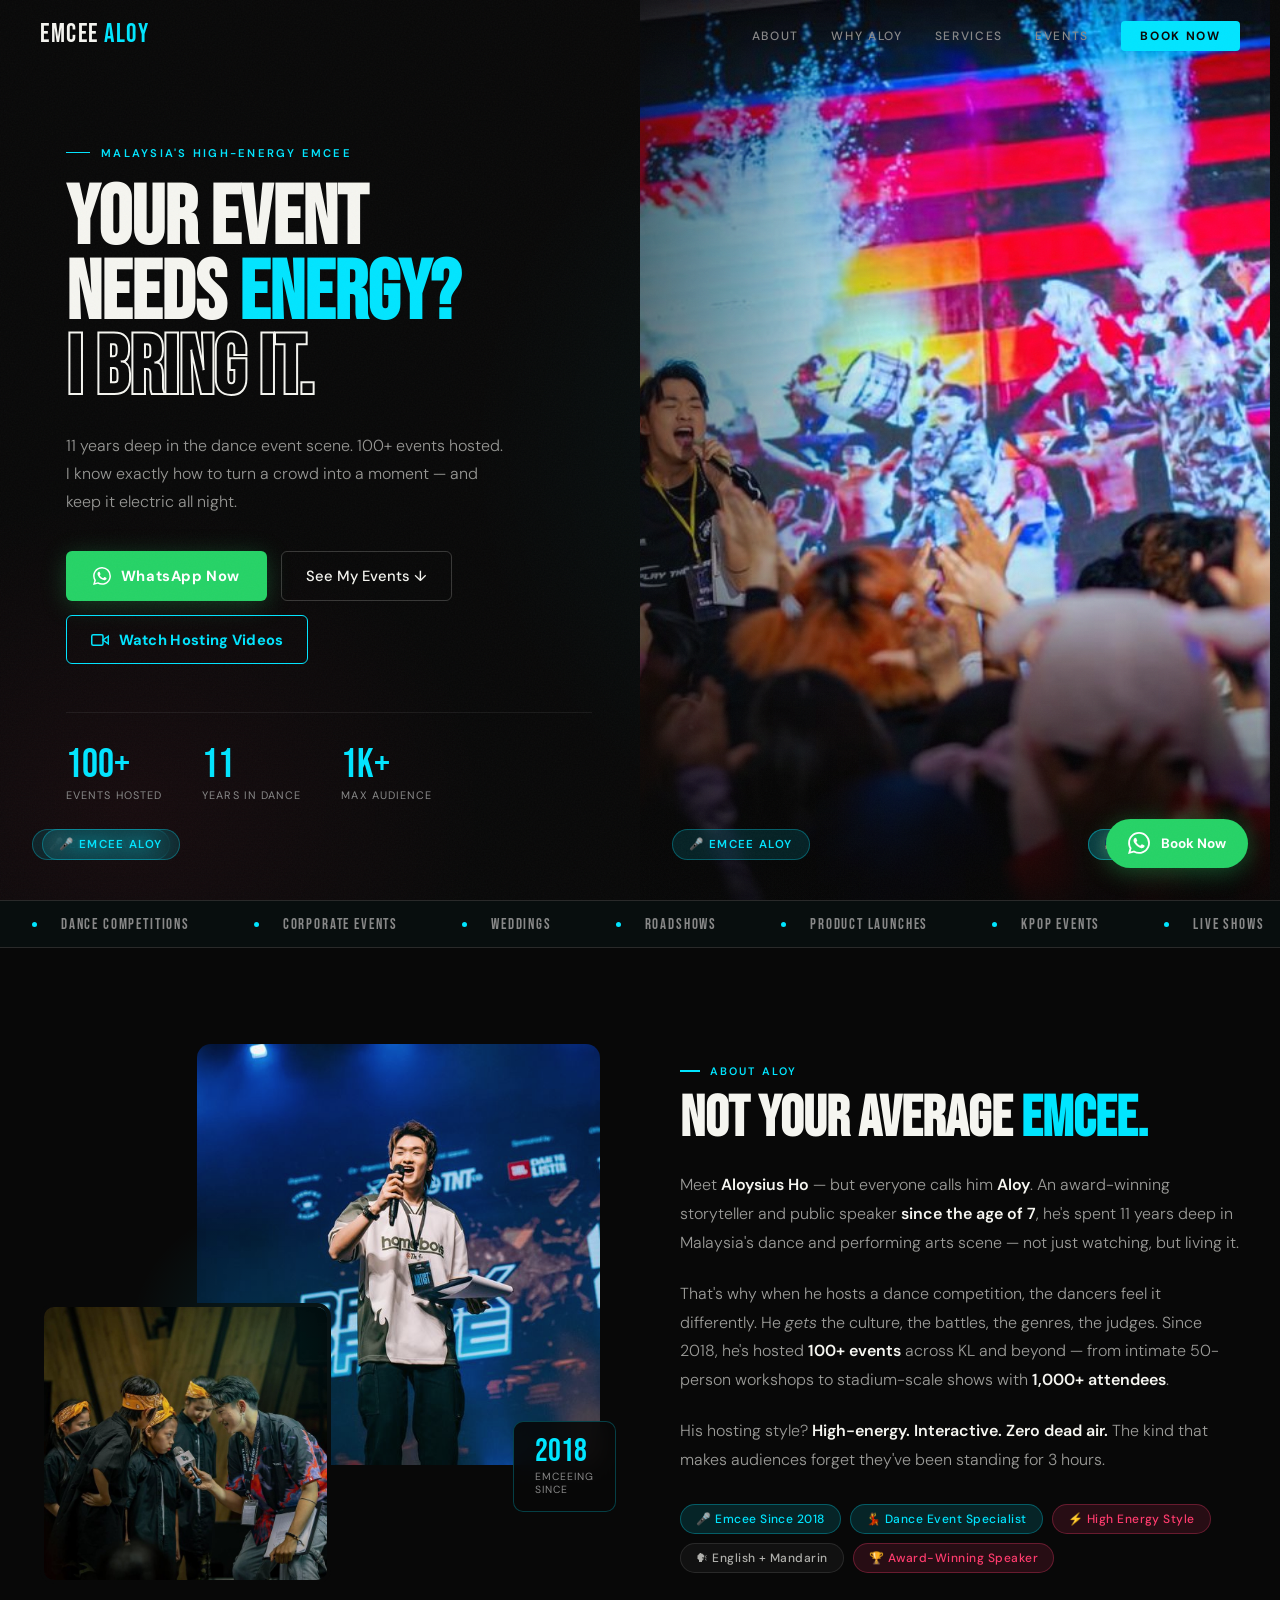
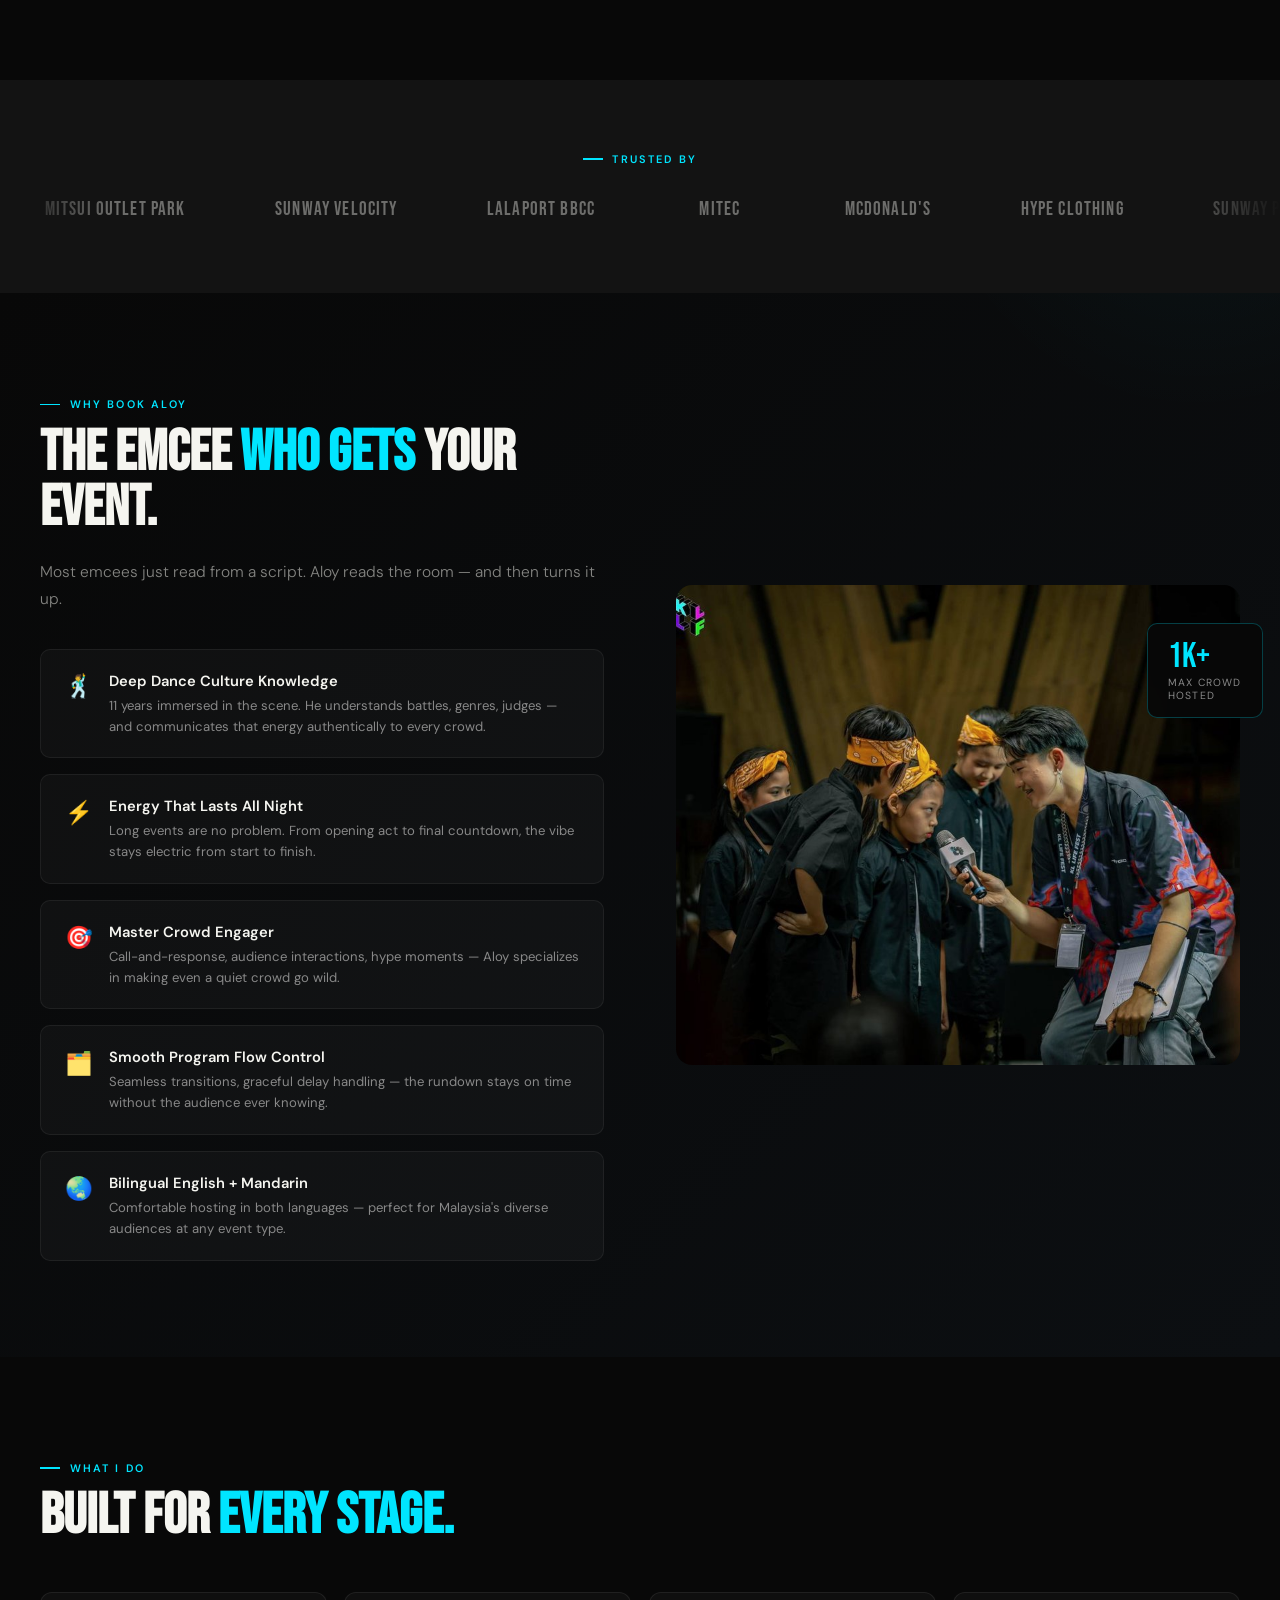
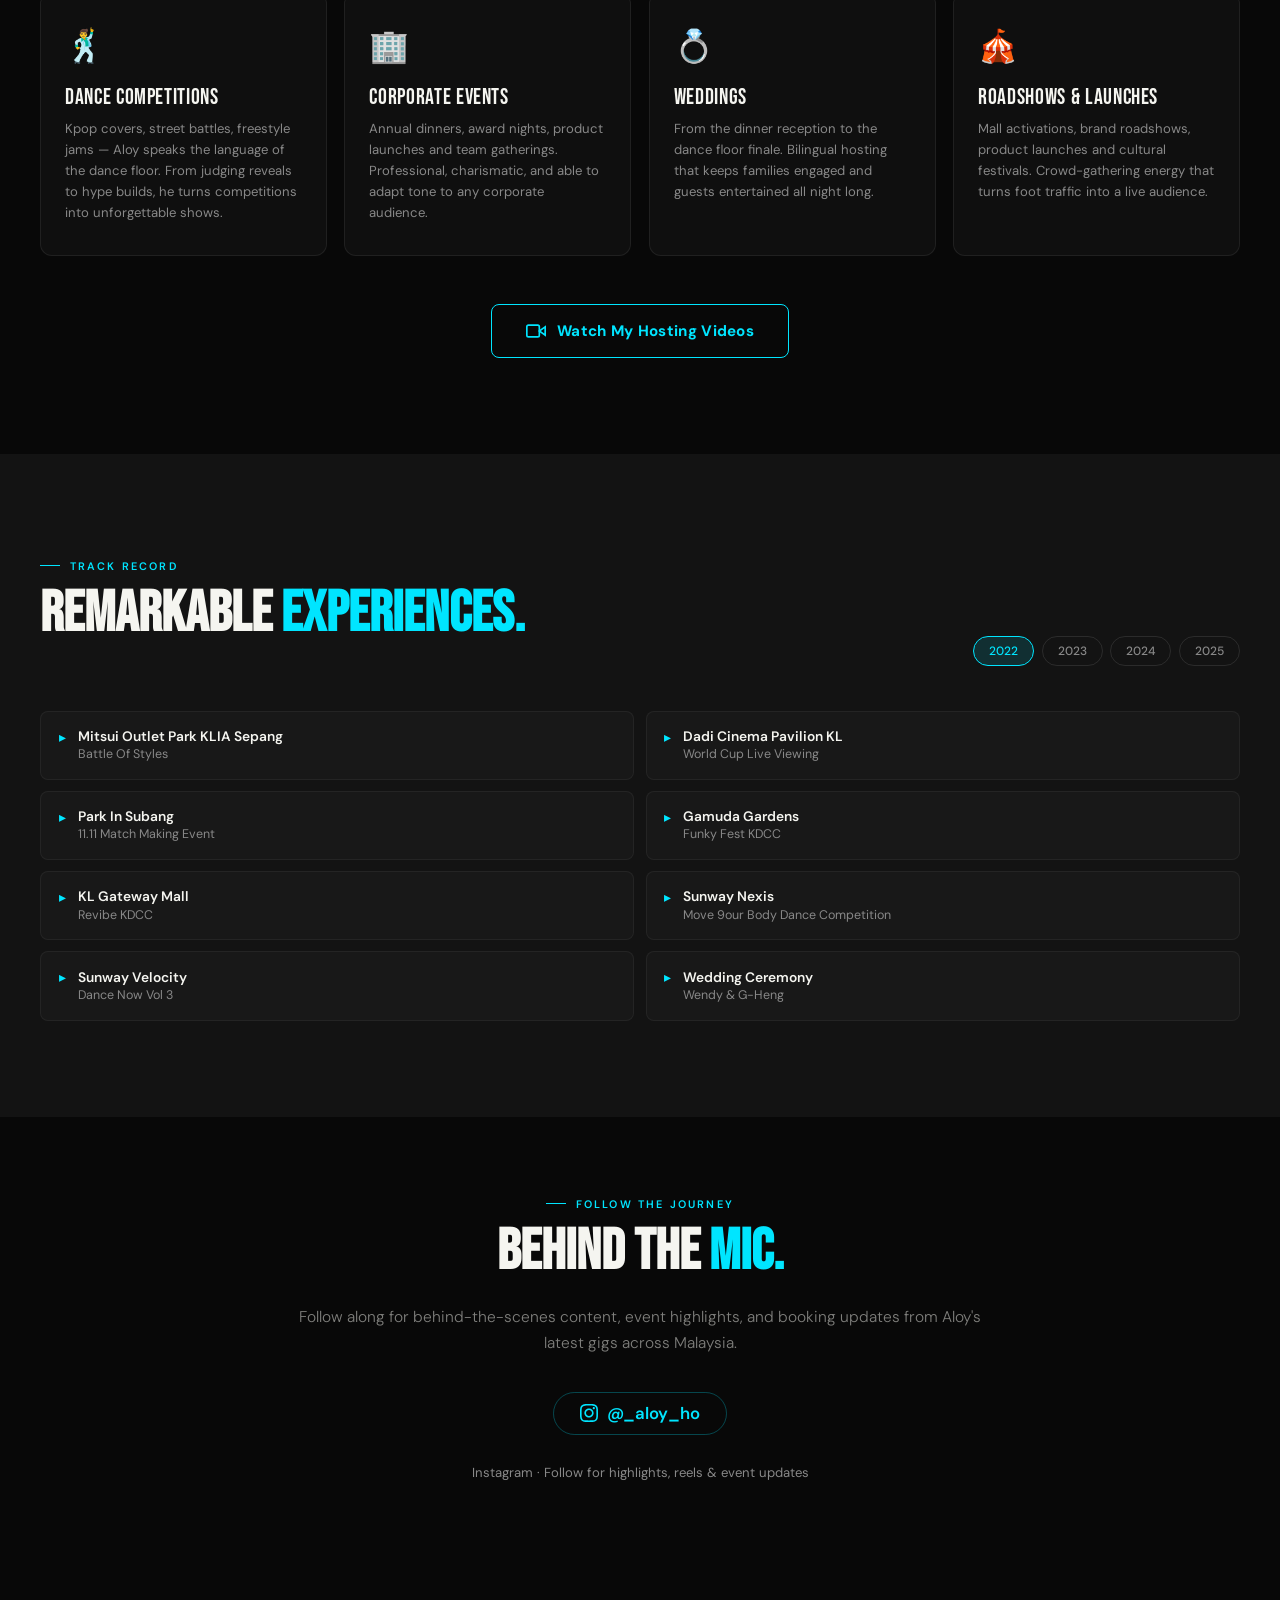
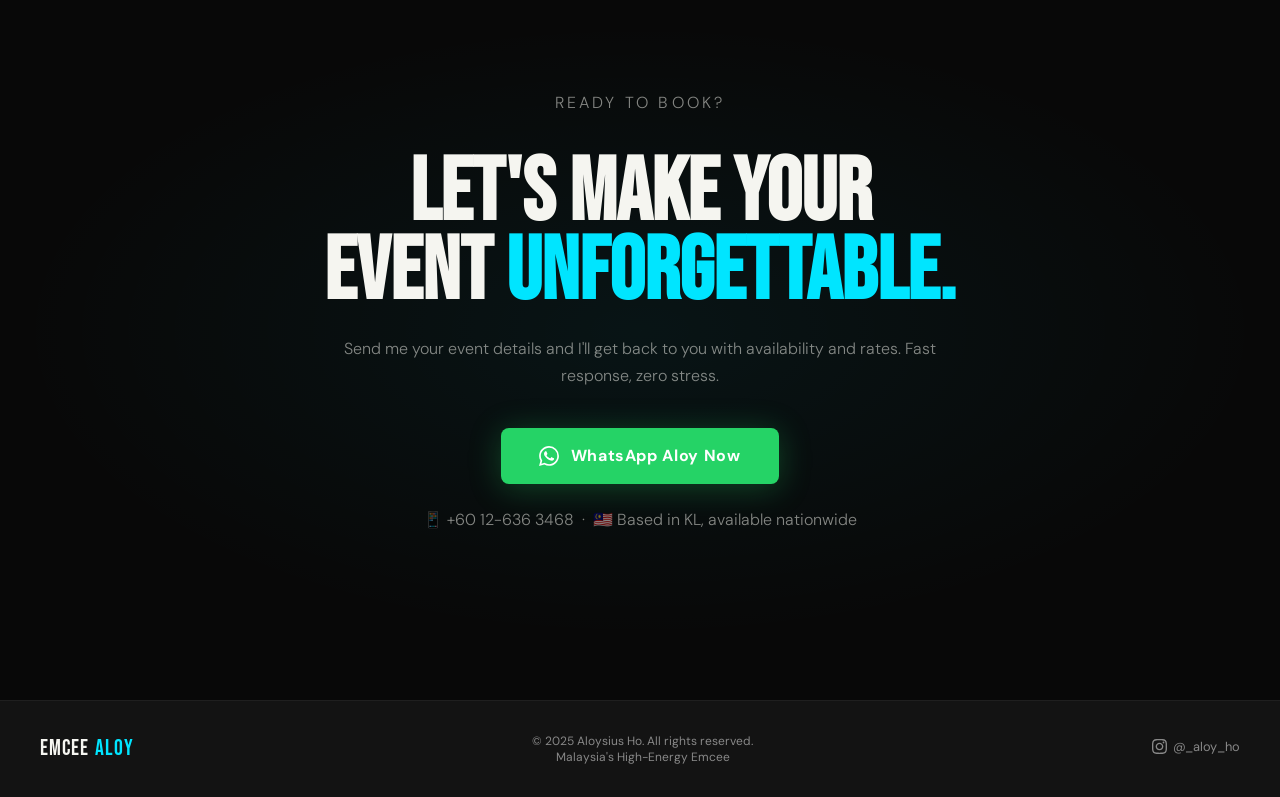
==== commit dd85d640: "Add files via upload" ====
--- a/index.html
+++ b/index.html
@@ -59,6 +59,11 @@
 .btn-wa:hover{transform:translateY(-2px);box-shadow:0 8px 32px rgba(37,211,102,.45)}
 .btn-ghost{display:inline-flex;align-items:center;gap:.5rem;border:1.5px solid rgba(245,245,240,.2);color:var(--white);padding:.85rem 1.5rem;border-radius:6px;font-weight:500;font-size:.92rem;transition:all var(--tr)}
 .btn-ghost:hover{border-color:var(--electric);color:var(--electric)}
+.btn-video{display:inline-flex;align-items:center;gap:.6rem;background:transparent;border:1.5px solid var(--electric);color:var(--electric);padding:.85rem 1.5rem;border-radius:6px;font-weight:700;font-size:.92rem;letter-spacing:.02em;transition:all var(--tr)}
+.btn-video:hover{background:var(--electric-dim);transform:translateY(-2px);box-shadow:0 6px 24px var(--electric-glow)}
+.video-cta{text-align:center;margin-top:3rem}
+.btn-video-lg{display:inline-flex;align-items:center;gap:.7rem;background:transparent;border:1.5px solid var(--electric);color:var(--electric);padding:1rem 2.1rem;border-radius:8px;font-weight:700;font-size:.95rem;letter-spacing:.02em;transition:all var(--tr)}
+.btn-video-lg:hover{background:var(--electric-dim);transform:translateY(-2px);box-shadow:0 6px 28px var(--electric-glow)}
 .hero-stats{display:flex;gap:2.5rem;padding-top:2rem;border-top:1px solid rgba(255,255,255,.07)}
 .stat-num{font-family:var(--font-d);font-size:2.5rem;color:var(--electric);line-height:1}
 .stat-label{font-size:.68rem;text-transform:uppercase;letter-spacing:.1em;color:var(--text-muted);margin-top:.2rem}
@@ -262,6 +267,10 @@
           WhatsApp Now
         </a>
         <a href="#events" class="btn-ghost">See My Events ↓</a>
+        <a href="https://drive.google.com/drive/folders/1OqbvAF9cOClLtSrZFHn3QRVnRq_aSbcB?usp=sharing" target="_blank" rel="noopener" class="btn-video">
+          <svg width="18" height="18" viewBox="0 0 24 24" fill="none" stroke="currentColor" stroke-width="2"><polygon points="23 7 16 12 23 17 23 7"/><rect x="1" y="5" width="15" height="14" rx="2" ry="2"/></svg>
+          Watch Hosting Videos
+        </a>
       </div>
       <div class="hero-stats">
         <div><div class="stat-num">100+</div><div class="stat-label">Events Hosted</div></div>
@@ -417,6 +426,12 @@
       <div class="svc"><div class="svc-icon">💍</div><div class="svc-title">Weddings</div><p>From the dinner reception to the dance floor finale. Bilingual hosting that keeps families engaged and guests entertained all night long.</p></div>
       <div class="svc"><div class="svc-icon">🎪</div><div class="svc-title">Roadshows & Launches</div><p>Mall activations, brand roadshows, product launches and cultural festivals. Crowd-gathering energy that turns foot traffic into a live audience.</p></div>
     </div>
+    <div class="video-cta">
+      <a href="https://drive.google.com/drive/folders/1OqbvAF9cOClLtSrZFHn3QRVnRq_aSbcB?usp=sharing" target="_blank" rel="noopener" class="btn-video-lg">
+        <svg width="20" height="20" viewBox="0 0 24 24" fill="none" stroke="currentColor" stroke-width="2"><polygon points="23 7 16 12 23 17 23 7"/><rect x="1" y="5" width="15" height="14" rx="2" ry="2"/></svg>
+        Watch My Hosting Videos
+      </a>
+    </div>
   </div>
 </section>
 
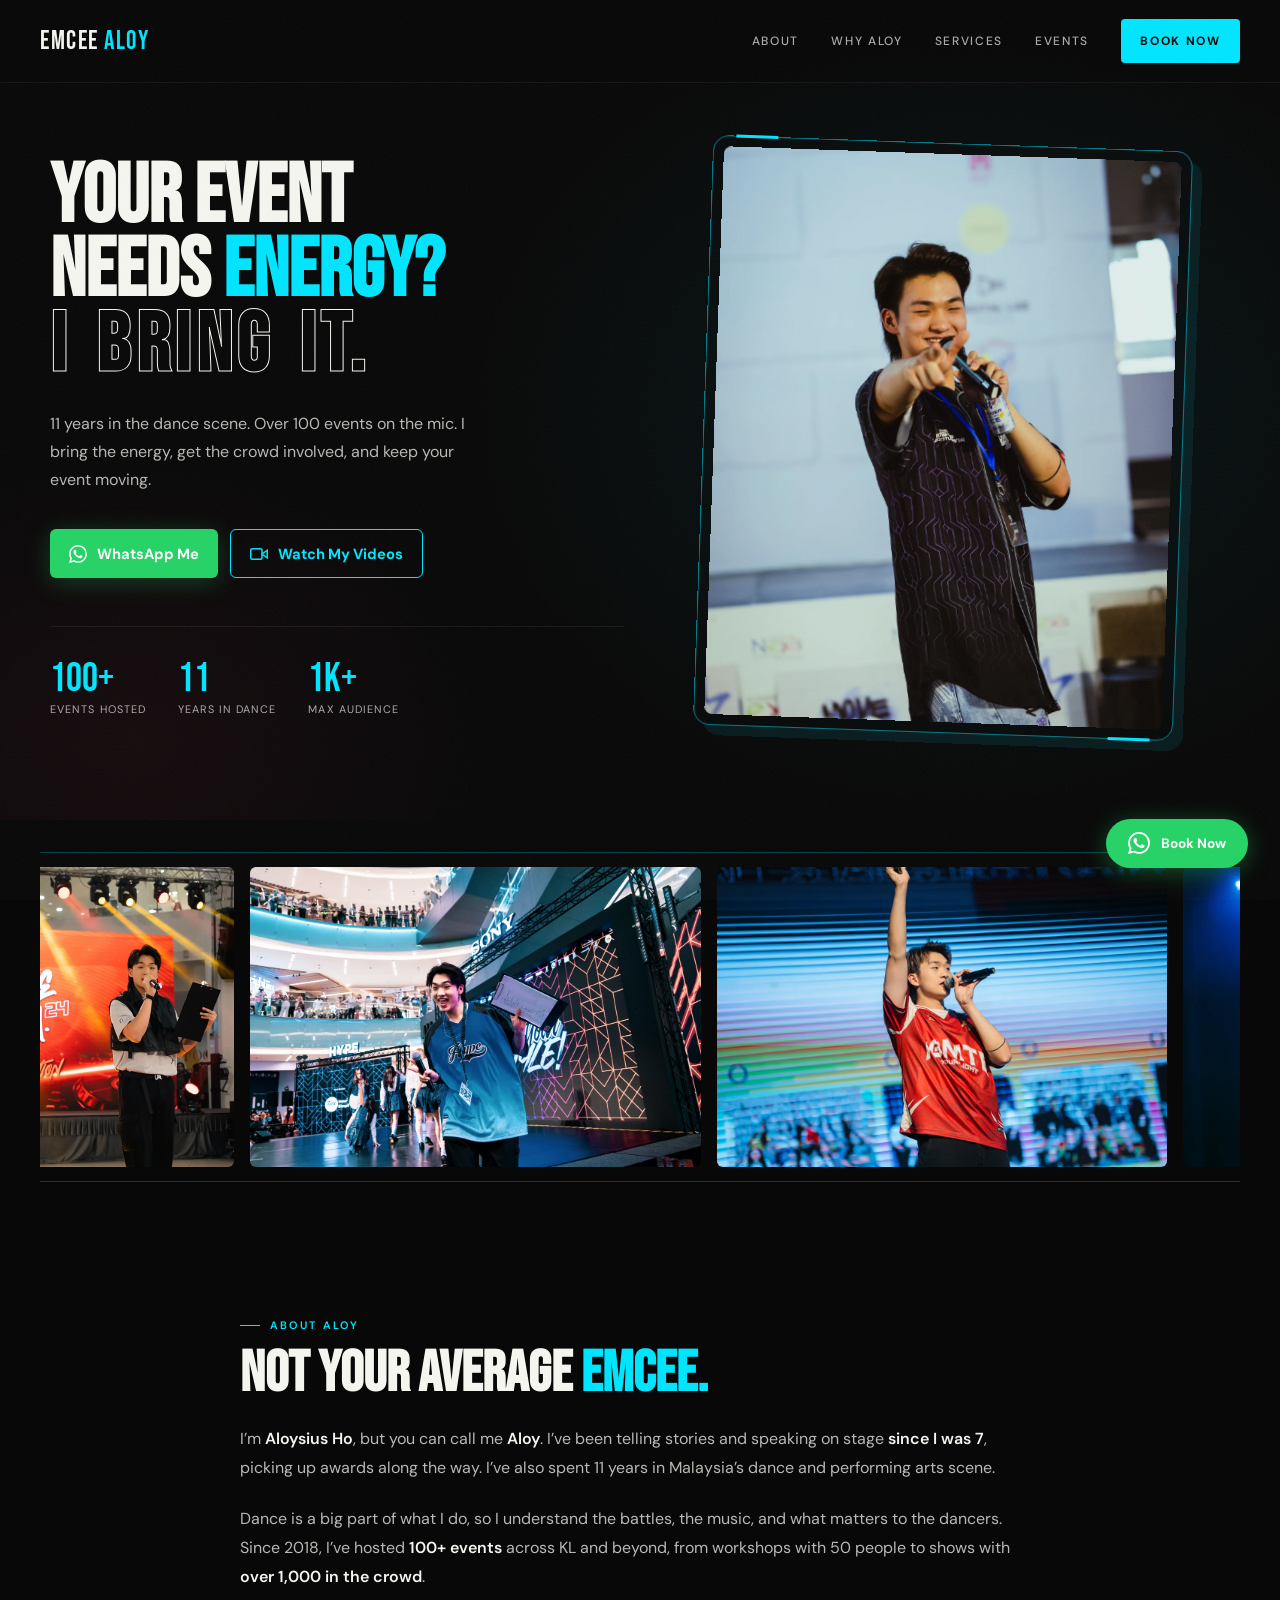
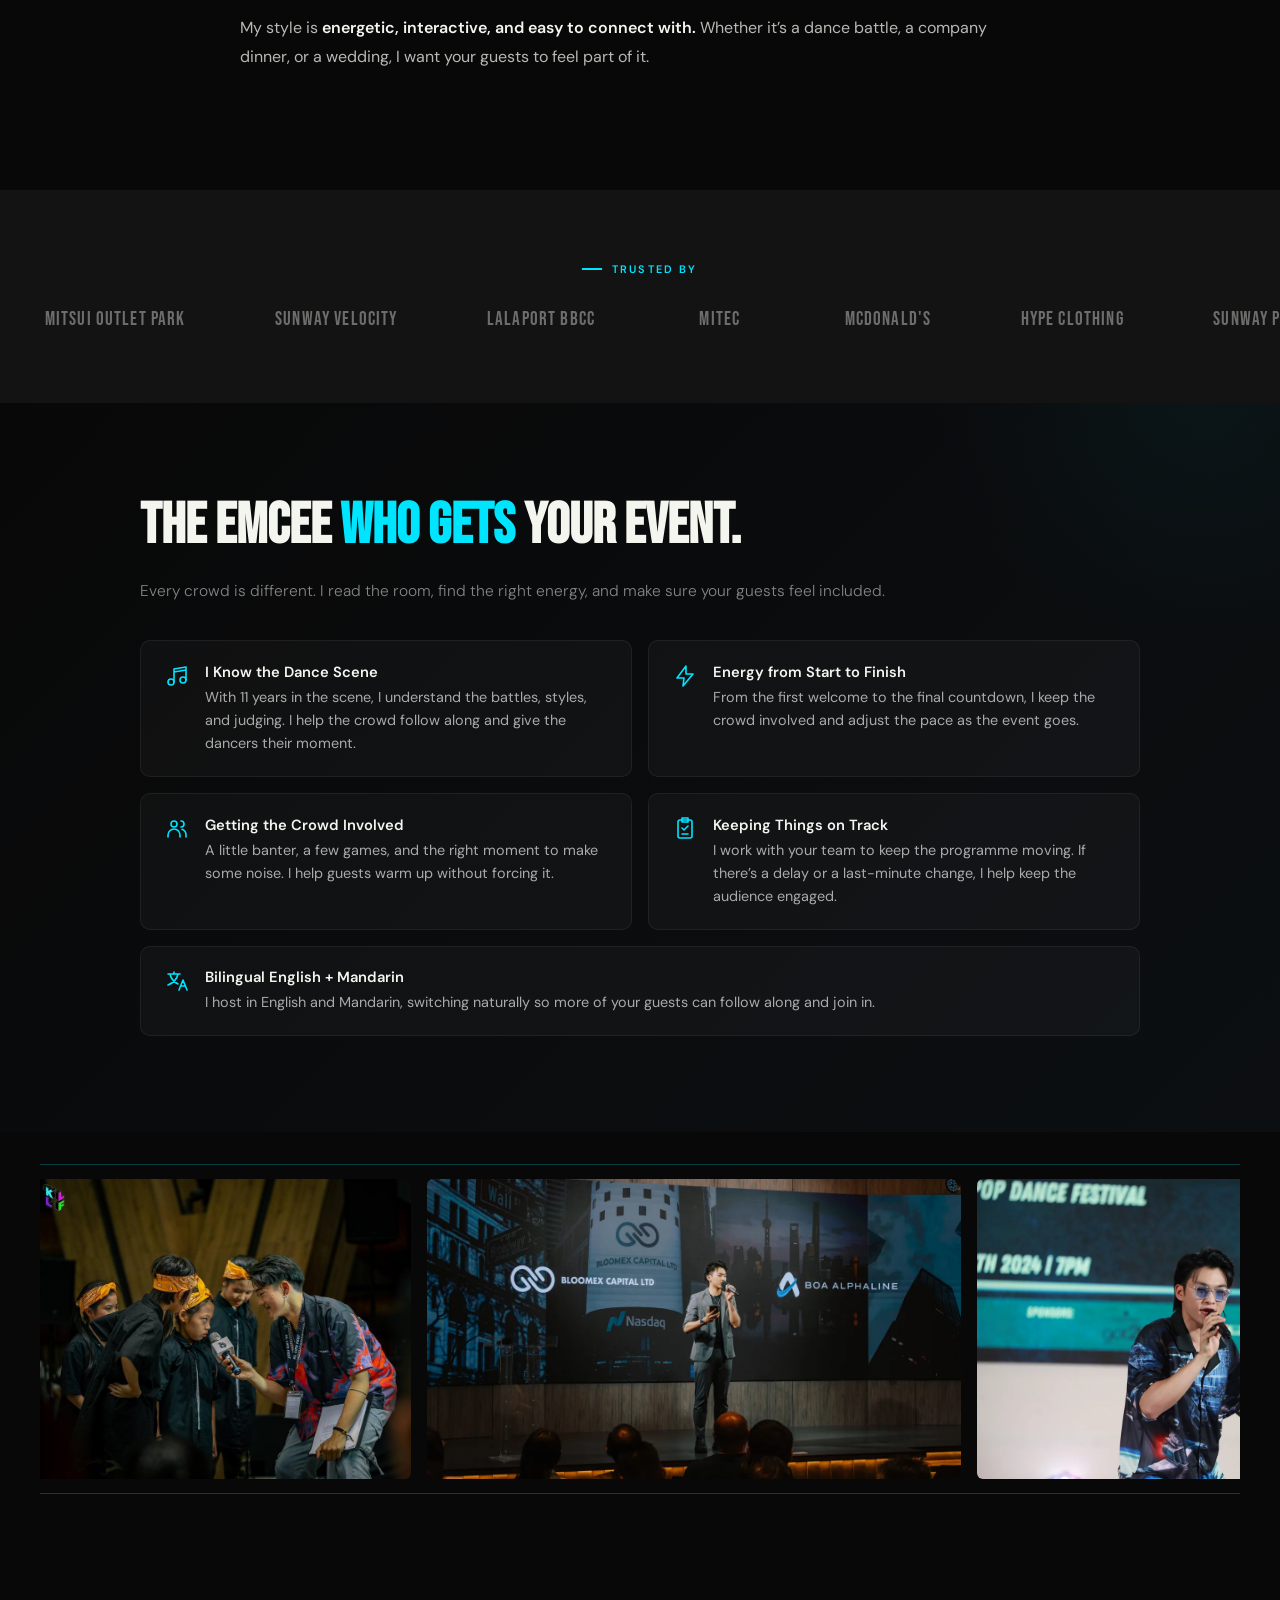
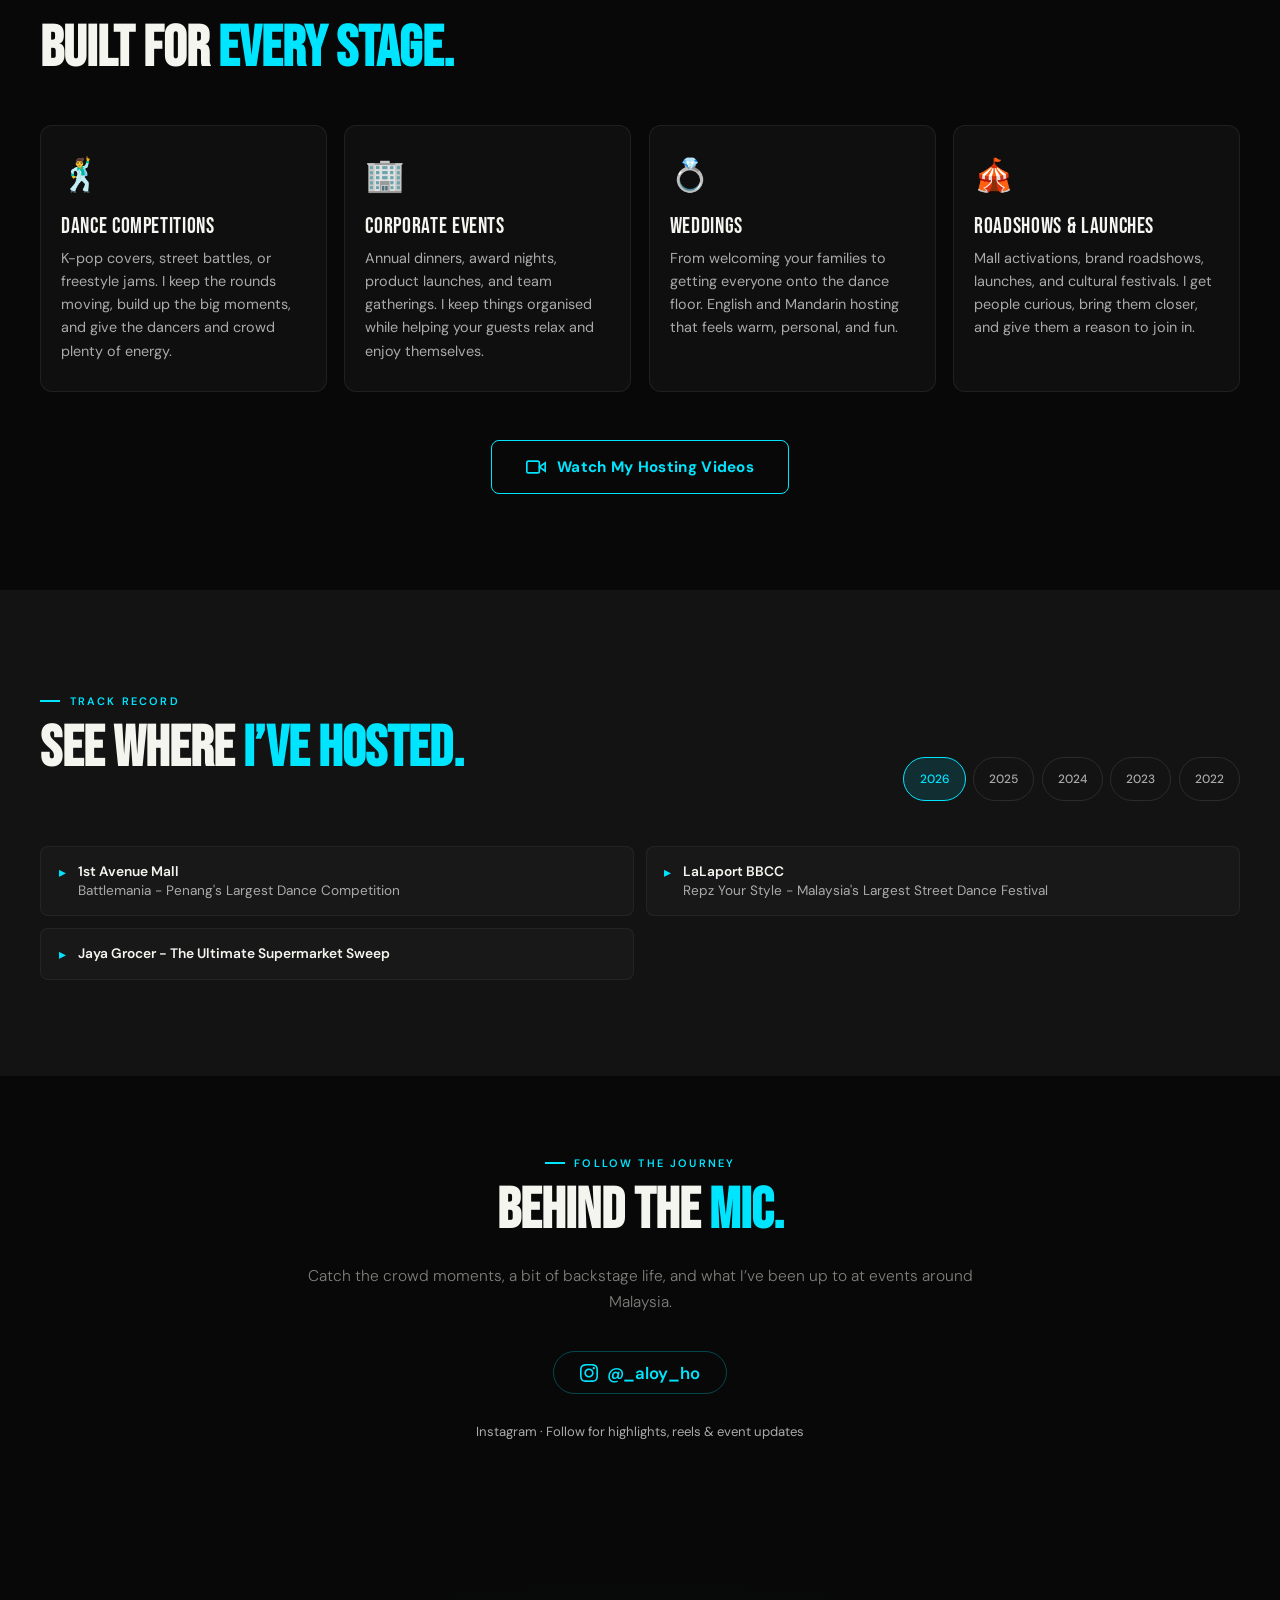
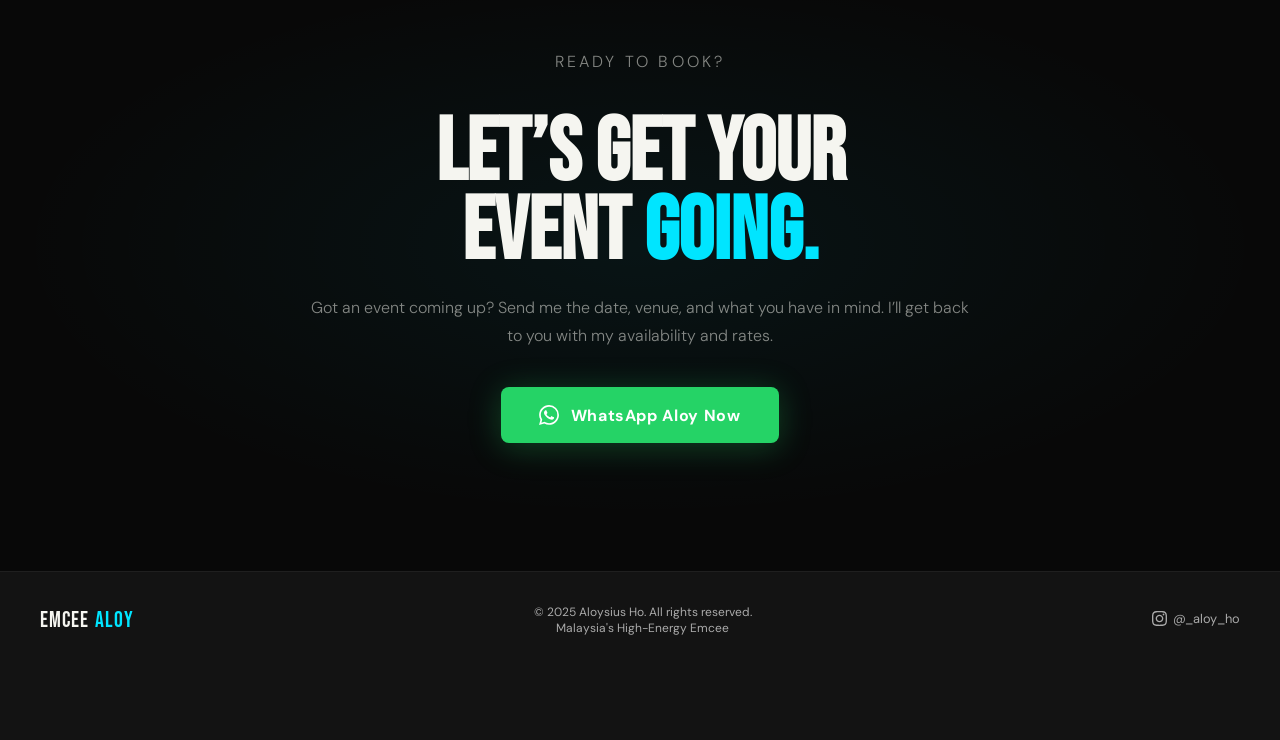
==== commit dd9e1ea7: "Add files via upload" ====
--- a/index.html
+++ b/index.html
@@ -3,12 +3,52 @@
 <head>
 <meta charset="UTF-8">
 <meta name="viewport" content="width=device-width, initial-scale=1.0">
-<title>Emcee Aloy — Aloysius Ho | Malaysia's High-Energy Emcee</title>
+<title>Emcee Aloy | Aloysius Ho | Malaysia's High-Energy Emcee</title>
 <meta name="description" content="Freelance emcee specializing in dance events, corporate events & live shows. 100+ events hosted across Malaysia. Book Aloysius Ho (Aloy) now.">
-<link rel="preconnect" href="https://fonts.googleapis.com">
-<link rel="preconnect" href="https://fonts.gstatic.com" crossorigin>
-<link href="https://fonts.googleapis.com/css2?family=Bebas+Neue&family=DM+Sans:ital,opsz,wght@0,9..40,300;0,9..40,400;0,9..40,500;0,9..40,700;1,9..40,400&display=swap" rel="stylesheet">
 <style>
+@font-face {
+  font-family: 'Bebas Neue';
+  font-style: normal;
+  font-weight: 400;
+  font-display: swap;
+  src: url([data-uri]) format('truetype');
+}
+@font-face {
+  font-family: 'DM Sans';
+  font-style: normal;
+  font-weight: 300;
+  font-display: swap;
+  src: url([data-uri]) format('truetype');
+}
+@font-face {
+  font-family: 'DM Sans';
+  font-style: normal;
+  font-weight: 400;
+  font-display: swap;
+  src: url([data-uri]) format('truetype');
+}
+@font-face {
+  font-family: 'DM Sans';
+  font-style: normal;
+  font-weight: 500;
+  font-display: swap;
+  src: url([data-uri]) format('truetype');
+}
+@font-face {
+  font-family: 'DM Sans';
+  font-style: normal;
+  font-weight: 600;
+  font-display: swap;
+  src: url([data-uri]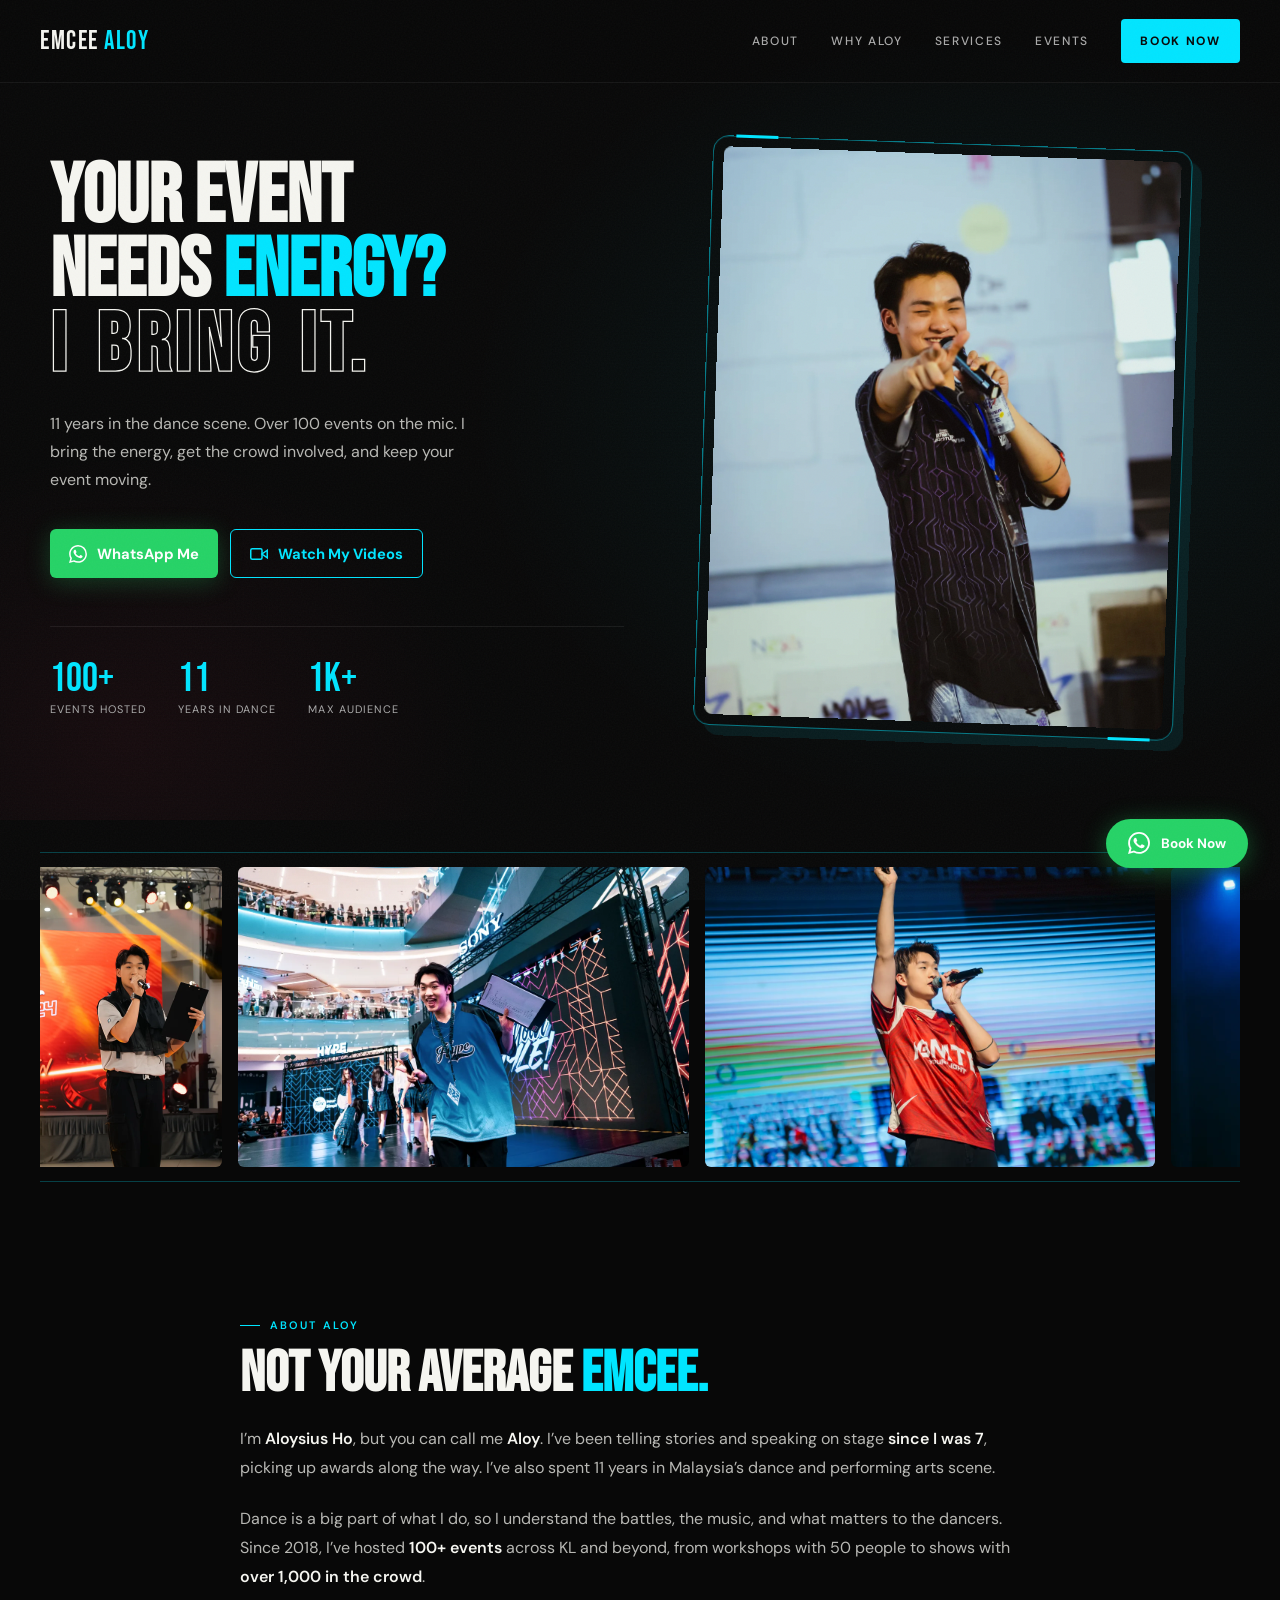
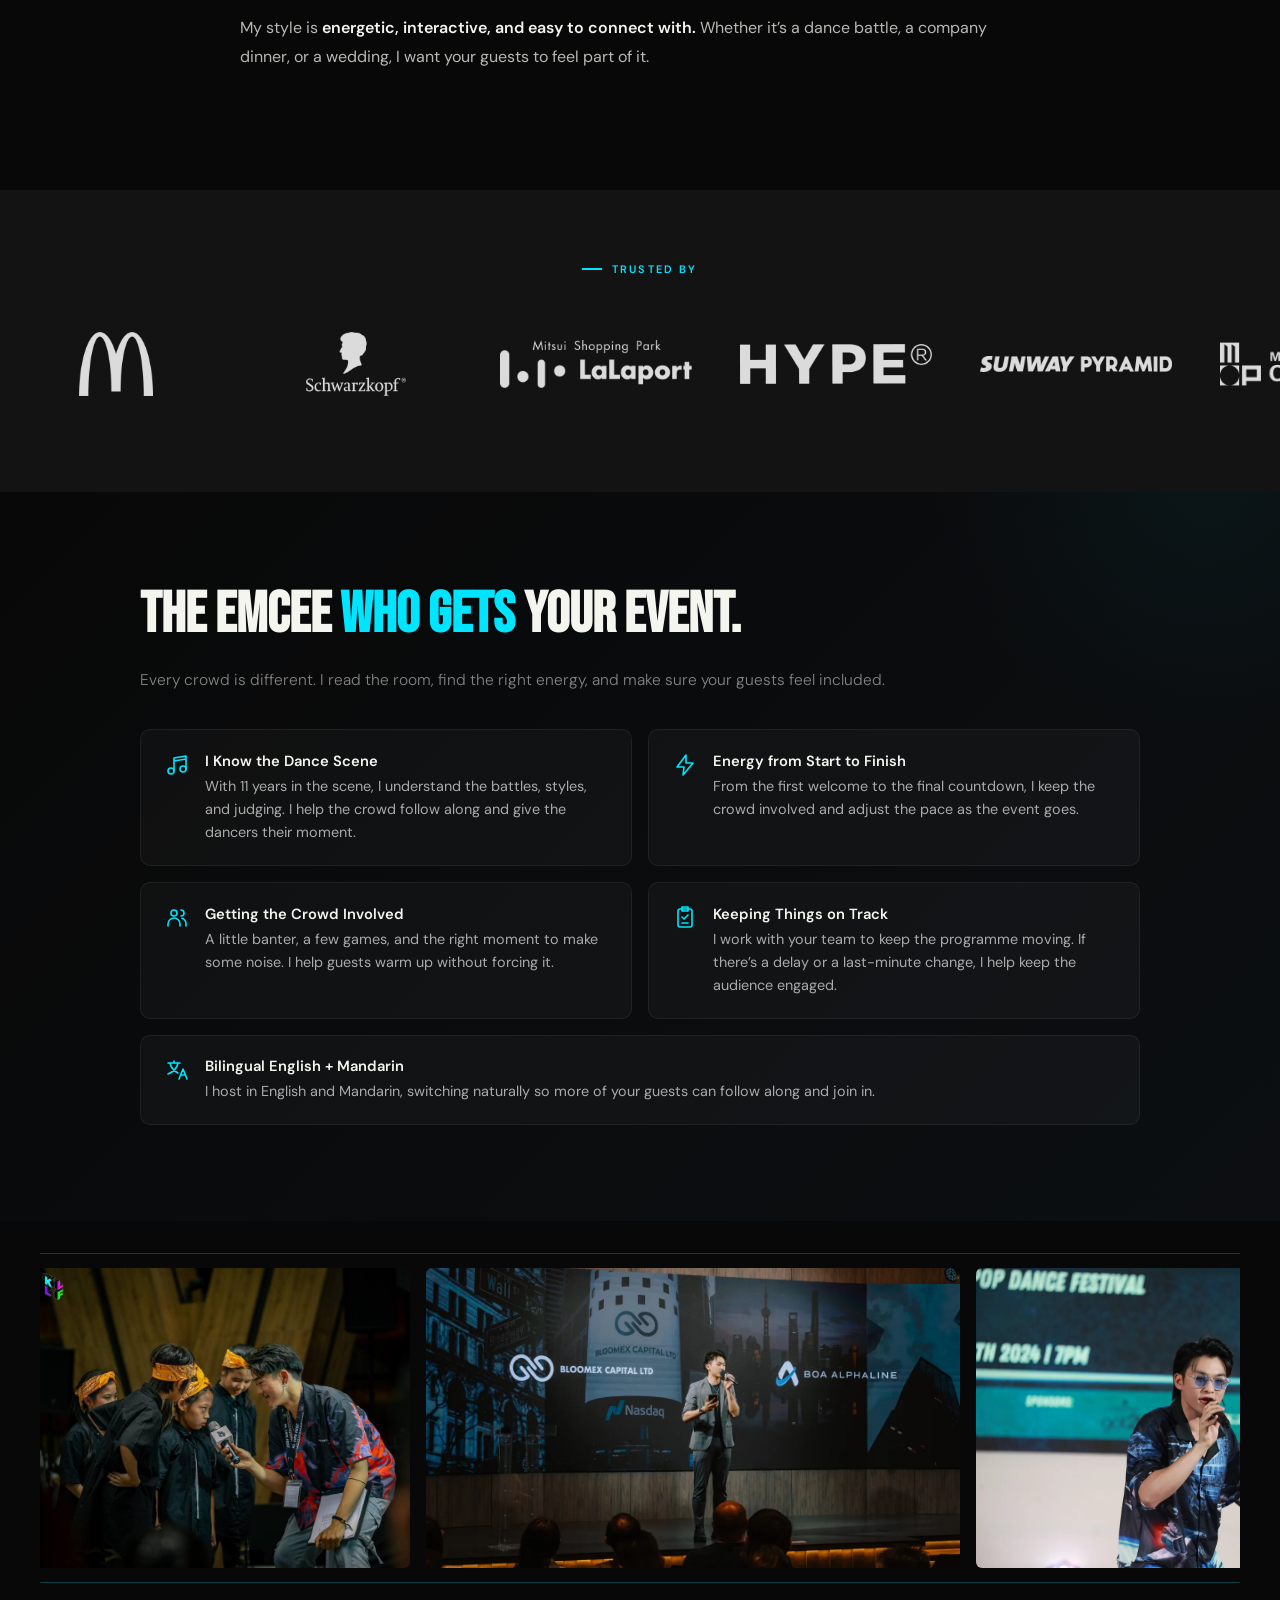
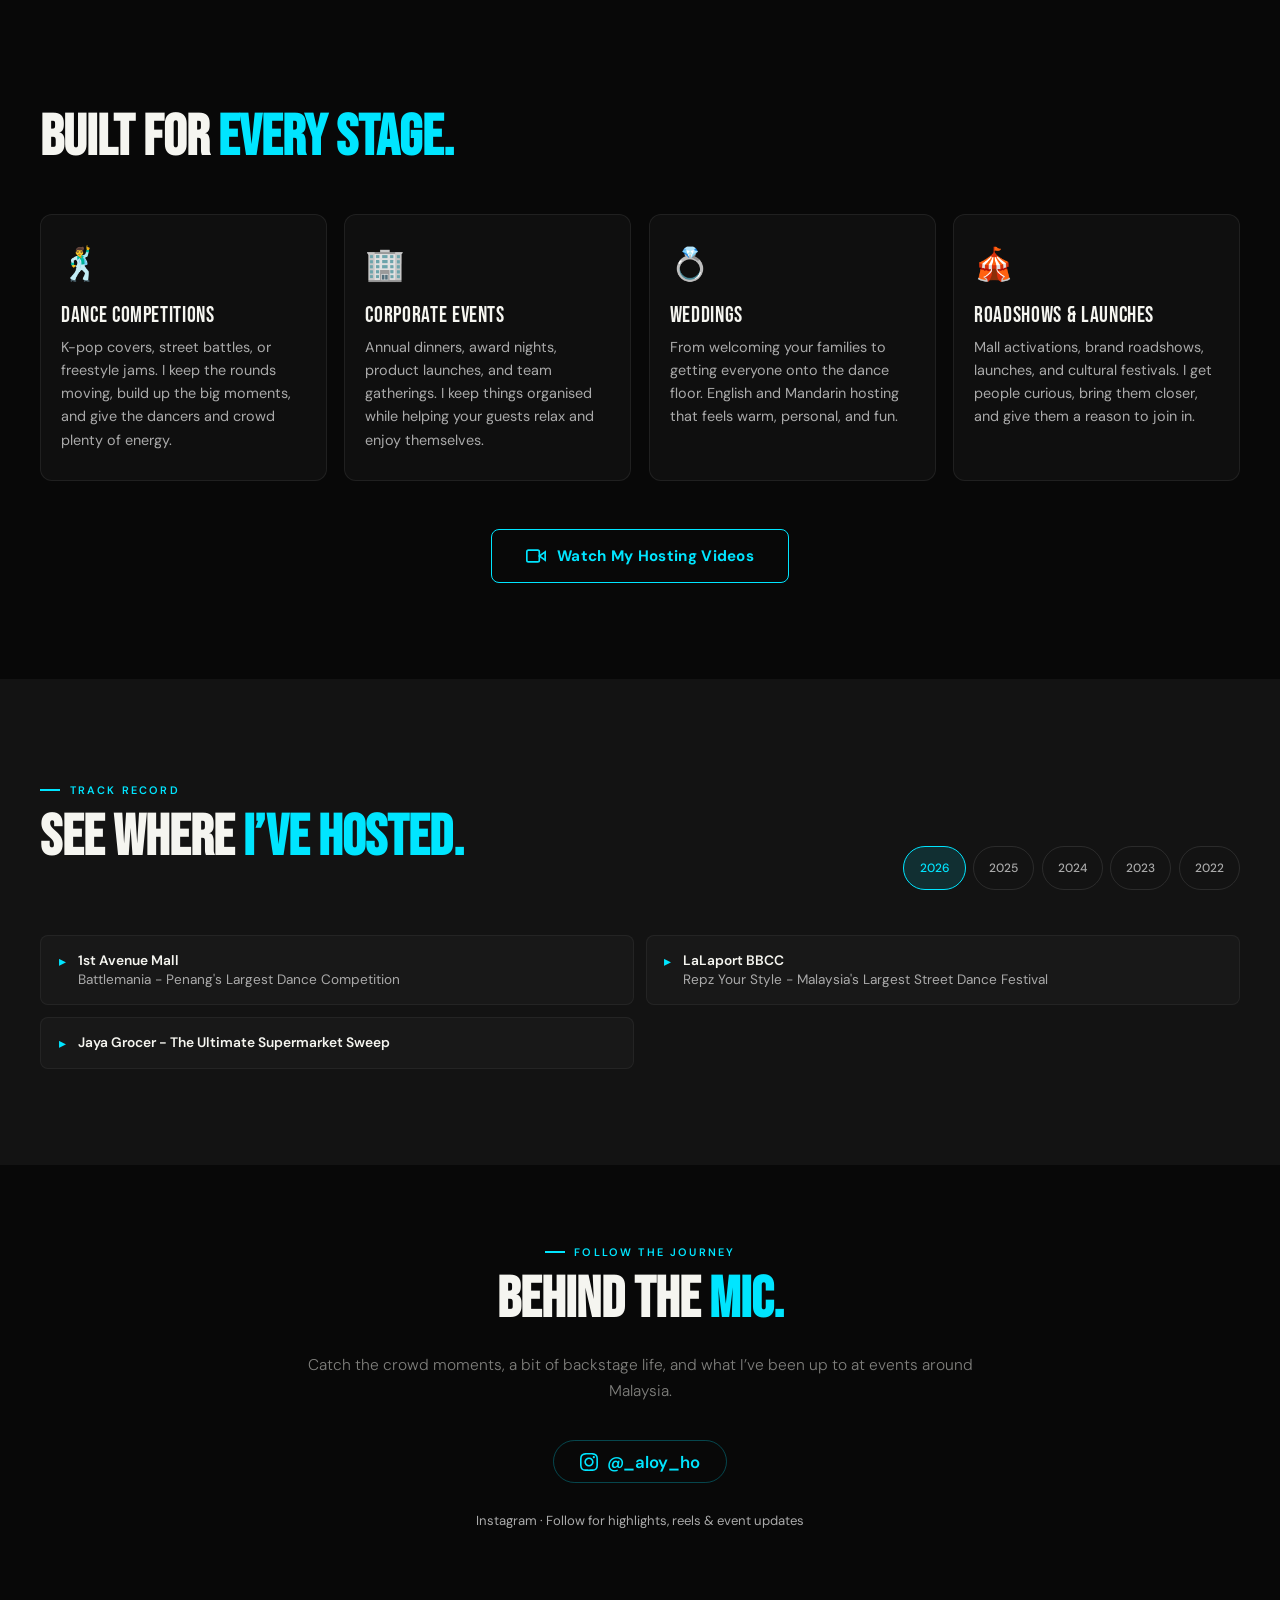
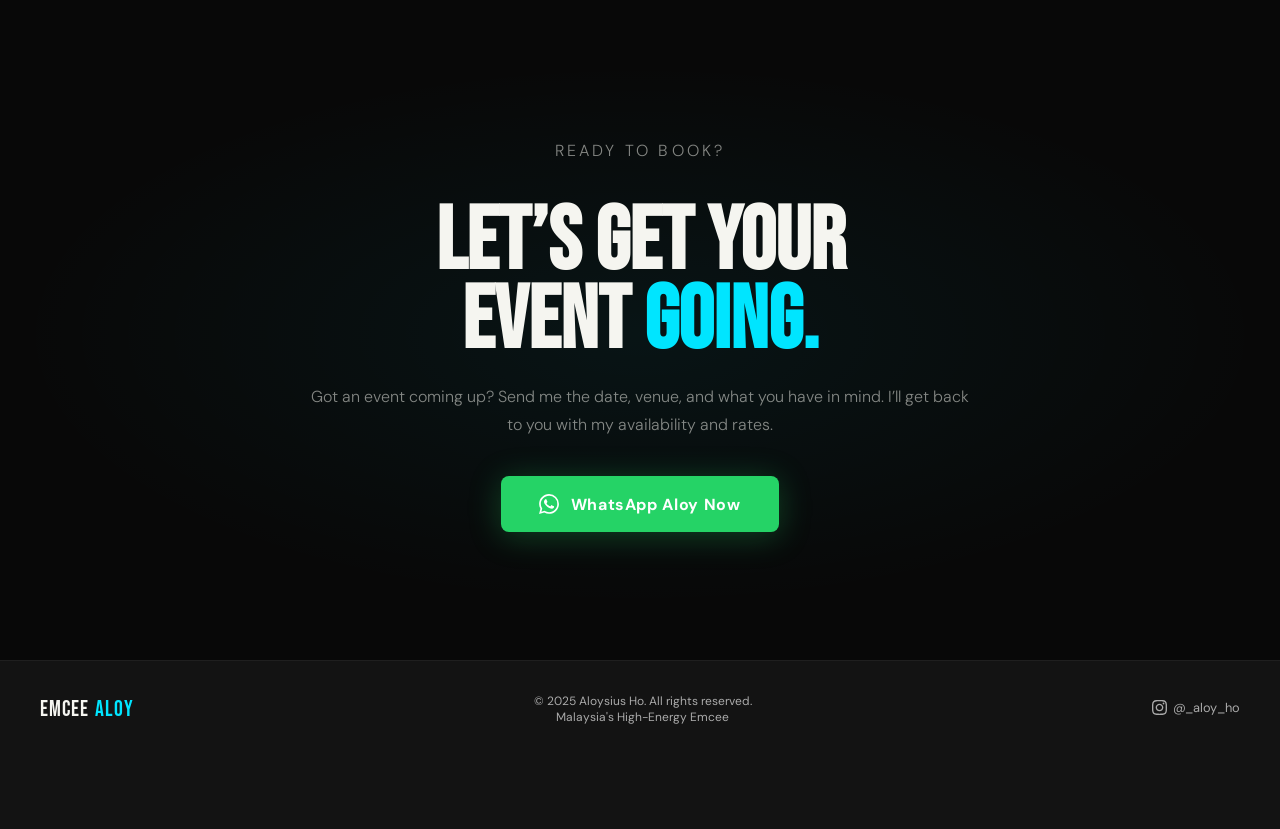
==== commit 243ef100: "Add files via upload" ====
--- a/index.html
+++ b/index.html
@@ -446,9 +446,32 @@
  .why-list{grid-template-columns:1fr}
  .photo-gallery{padding-block:1rem}
 }
+
+/* Keep native scrolling immediate while the belt controller recycles items. */
+.gallery-rail,.logo-ticker-wrap{scroll-behavior:auto!important;overflow-anchor:none;scroll-snap-type:none}
+.gallery-rail figure,.logo-item{overflow-anchor:none}
+.hero-headline .stroke{-webkit-text-stroke:1.25px var(--white)}
+@media(max-width:580px){.hero-headline .stroke{-webkit-text-stroke:1px var(--white)}}
+
+/* Transparent client marks, styled for the existing dark palette. */
+.logo-item{flex:0 0 240px;min-width:240px;height:112px;padding:24px;opacity:1}
+.client-logo{width:100%;height:64px;max-width:200px;object-fit:contain;filter:brightness(0) invert(1);opacity:.85}
+.logo-item:hover .client-logo{opacity:1}
+.logo-item .logo-text{color:var(--white)}
+@media(max-width:580px){.logo-item{flex-basis:210px;min-width:210px;padding:22px}.client-logo{height:60px}}
+
+.client-logo.utama-mask{filter:url(#utama-colour-mask);height:100px;max-width:160px}
+.client-logo.midvalley-mask{filter:url(#midvalley-colour-mask);height:100px;max-width:180px}
+.client-logo.supplied-logo{width:160px;height:108px;max-width:160px;object-fit:cover}
+
+.client-logo.utama-mask{filter:url(#utama-colour-mask) brightness(0) invert(1)}
 </style>
 </head>
 <body>
+<svg width="0" height="0" aria-hidden="true" style="position:absolute;pointer-events:none"><defs>
+<filter id="utama-colour-mask" color-interpolation-filters="sRGB"><feColorMatrix type="matrix" values="1 0 0 0 0  0 1 0 0 0  0 0 1 0 0  10 -10 0 0 0"/></filter>
+<filter id="midvalley-colour-mask" color-interpolation-filters="sRGB"><feColorMatrix type="matrix" values="0 0 0 0 1  0 0 0 0 1  0 0 0 0 1  -20 10 10 0 0"/></filter>
+</defs></svg>
 
 <!-- NAV -->
 <nav id="navbar">
@@ -532,30 +555,19 @@
   </div>
   <div class="logo-ticker-wrap" tabindex="0" role="region" aria-label="Brands and venues. Swipe or use arrow keys to browse.">
     <div class="logo-track">
-      <div class="logo-item"><span class="logo-text">MITSUI OUTLET PARK</span></div>
-      <div class="logo-item"><span class="logo-text">SUNWAY VELOCITY</span></div>
-      <div class="logo-item"><span class="logo-text">LALAPORT BBCC</span></div>
-      <div class="logo-item"><span class="logo-text">MITEC</span></div>
-      <div class="logo-item"><span class="logo-text">McDONALD'S</span></div>
-      <div class="logo-item"><span class="logo-text">HYPE CLOTHING</span></div>
-      <div class="logo-item"><span class="logo-text">SUNWAY PYRAMID</span></div>
-      <div class="logo-item"><span class="logo-text">PAVILION KL</span></div>
-      <div class="logo-item"><span class="logo-text">GAMUDA GARDENS</span></div>
-      <div class="logo-item"><span class="logo-text">1 UTAMA</span></div>
-      <div class="logo-item"><span class="logo-text">MID VALLEY</span></div>
-      <div class="logo-item"><span class="logo-text">SCHWARZKOPF</span></div>
-      <div class="logo-item"><span class="logo-text">MITSUI OUTLET PARK</span></div>
-      <div class="logo-item"><span class="logo-text">SUNWAY VELOCITY</span></div>
-      <div class="logo-item"><span class="logo-text">LALAPORT BBCC</span></div>
-      <div class="logo-item"><span class="logo-text">MITEC</span></div>
-      <div class="logo-item"><span class="logo-text">McDONALD'S</span></div>
-      <div class="logo-item"><span class="logo-text">HYPE CLOTHING</span></div>
-      <div class="logo-item"><span class="logo-text">SUNWAY PYRAMID</span></div>
-      <div class="logo-item"><span class="logo-text">PAVILION KL</span></div>
-      <div class="logo-item"><span class="logo-text">GAMUDA GARDENS</span></div>
-      <div class="logo-item"><span class="logo-text">1 UTAMA</span></div>
-      <div class="logo-item"><span class="logo-text">MID VALLEY</span></div>
-      <div class="logo-item"><span class="logo-text">SCHWARZKOPF</span></div>
+<div class="logo-item"><img class="client-logo" src="[data-uri]" alt="McDONALD'S" width="206" height="180" decoding="async"></div>
+<div class="logo-item"><img class="client-logo" src="[data-uri]" alt="SCHWARZKOPF" width="280" height="180" decoding="async"></div>
+<div class="logo-item"><img class="client-logo" src="[data-uri]" alt="LALAPORT BBCC" width="500" height="124" decoding="async"></div>
+<div class="logo-item"><img class="client-logo" src="[data-uri]" alt="HYPE CLOTHING" width="500" height="105" decoding="async"></div>
+<div class="logo-item"><img class="client-logo" src="[data-uri]" alt="SUNWAY PYRAMID" width="500" height="40" decoding="async"></div>
+<div class="logo-item"><img class="client-logo" src="[data-uri]" alt="MITSUI OUTLET PARK" width="202" height="46" decoding="async"></div>
+<div class="logo-item"><img class="client-logo" src="[data-uri]" alt="SUNWAY VELOCITY" width="500" height="29" decoding="async"></div>
+<div class="logo-item"><img class="client-logo" src="[data-uri]" alt="MITEC" width="250" height="86" decoding="async"></div>
+<div class="logo-item"><img class="client-logo" src="[data-uri]" alt="PAVILION KL" width="500" height="122" decoding="async"></div>
+<div class="logo-item"><img class="client-logo" src="[data-uri]" alt="GAMUDA GARDENS" width="192" height="66" decoding="async"></div>
+<div class="logo-item"><img class="client-logo supplied-logo utama-mask" src="[data-uri]" alt="1 UTAMA" width="300" height="300" decoding="async"></div>
+<div class="logo-item"><img class="client-logo supplied-logo midvalley-mask" src="[data-uri]